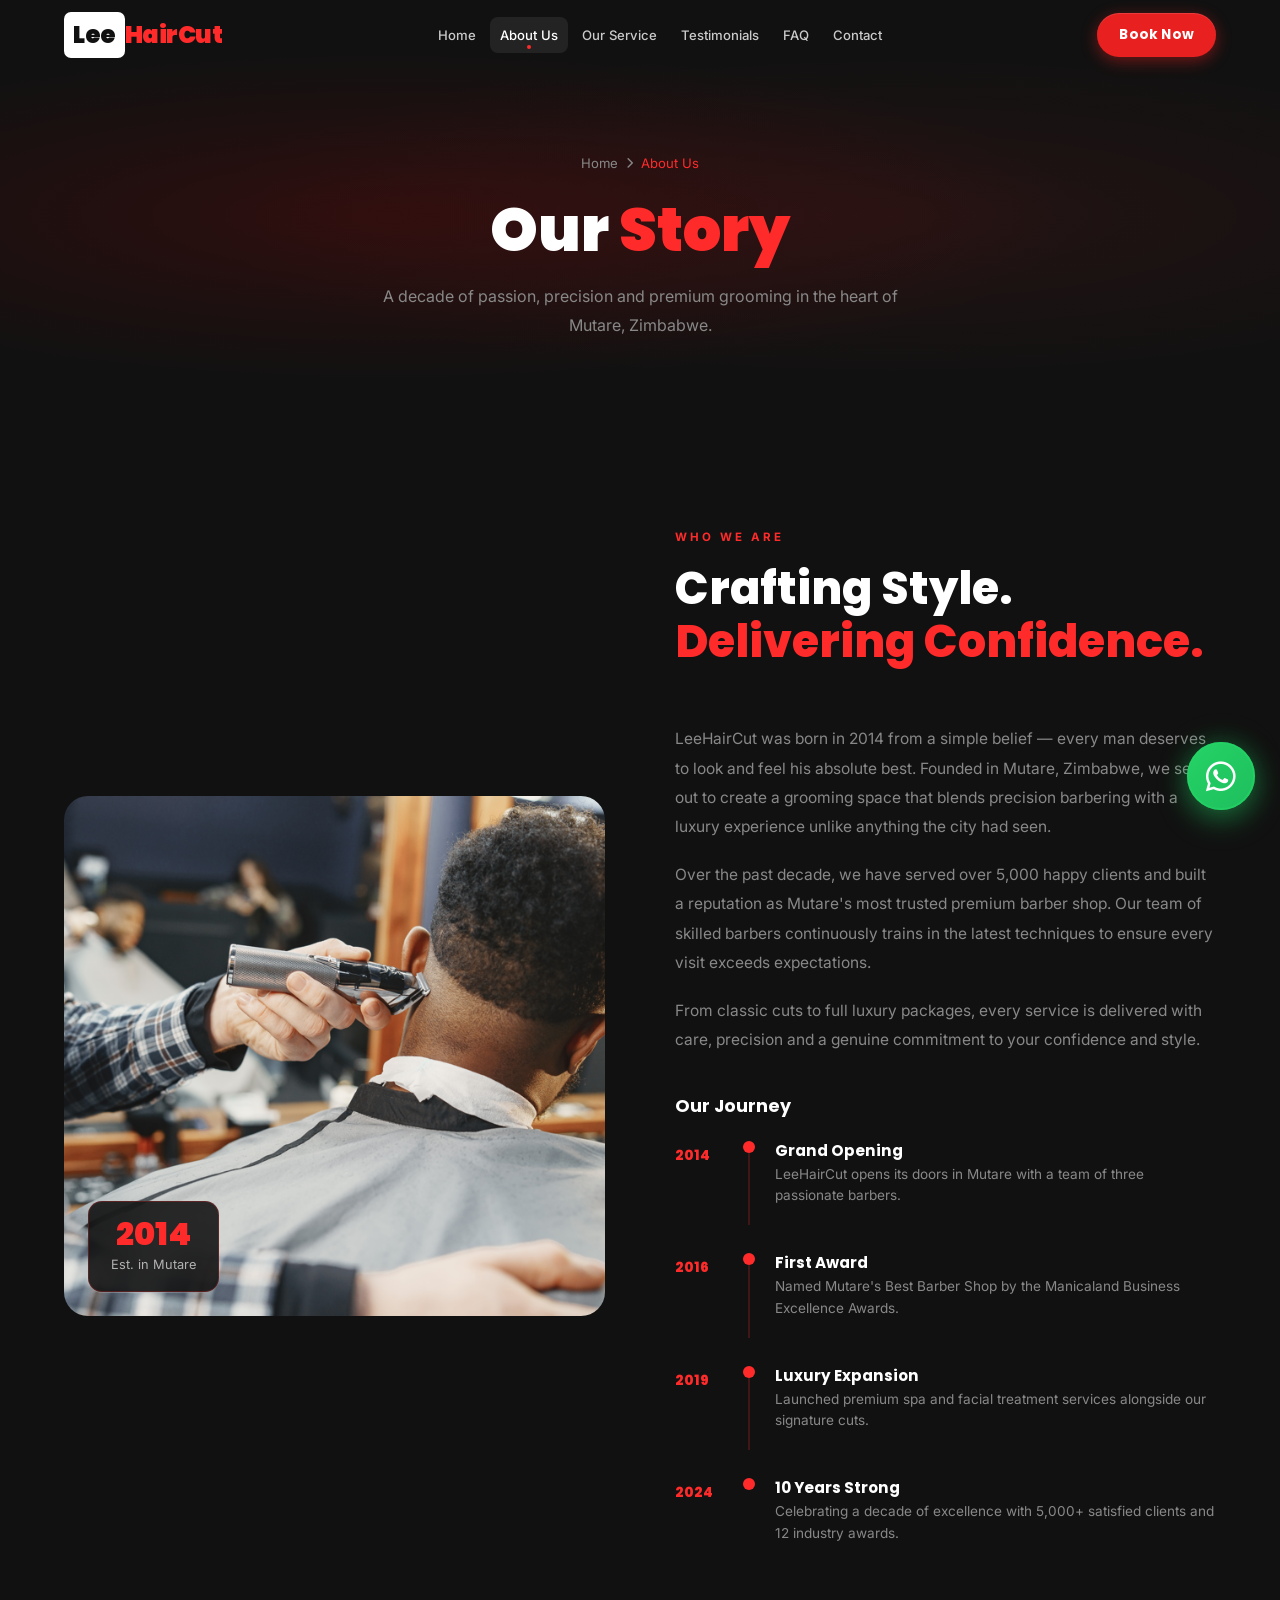
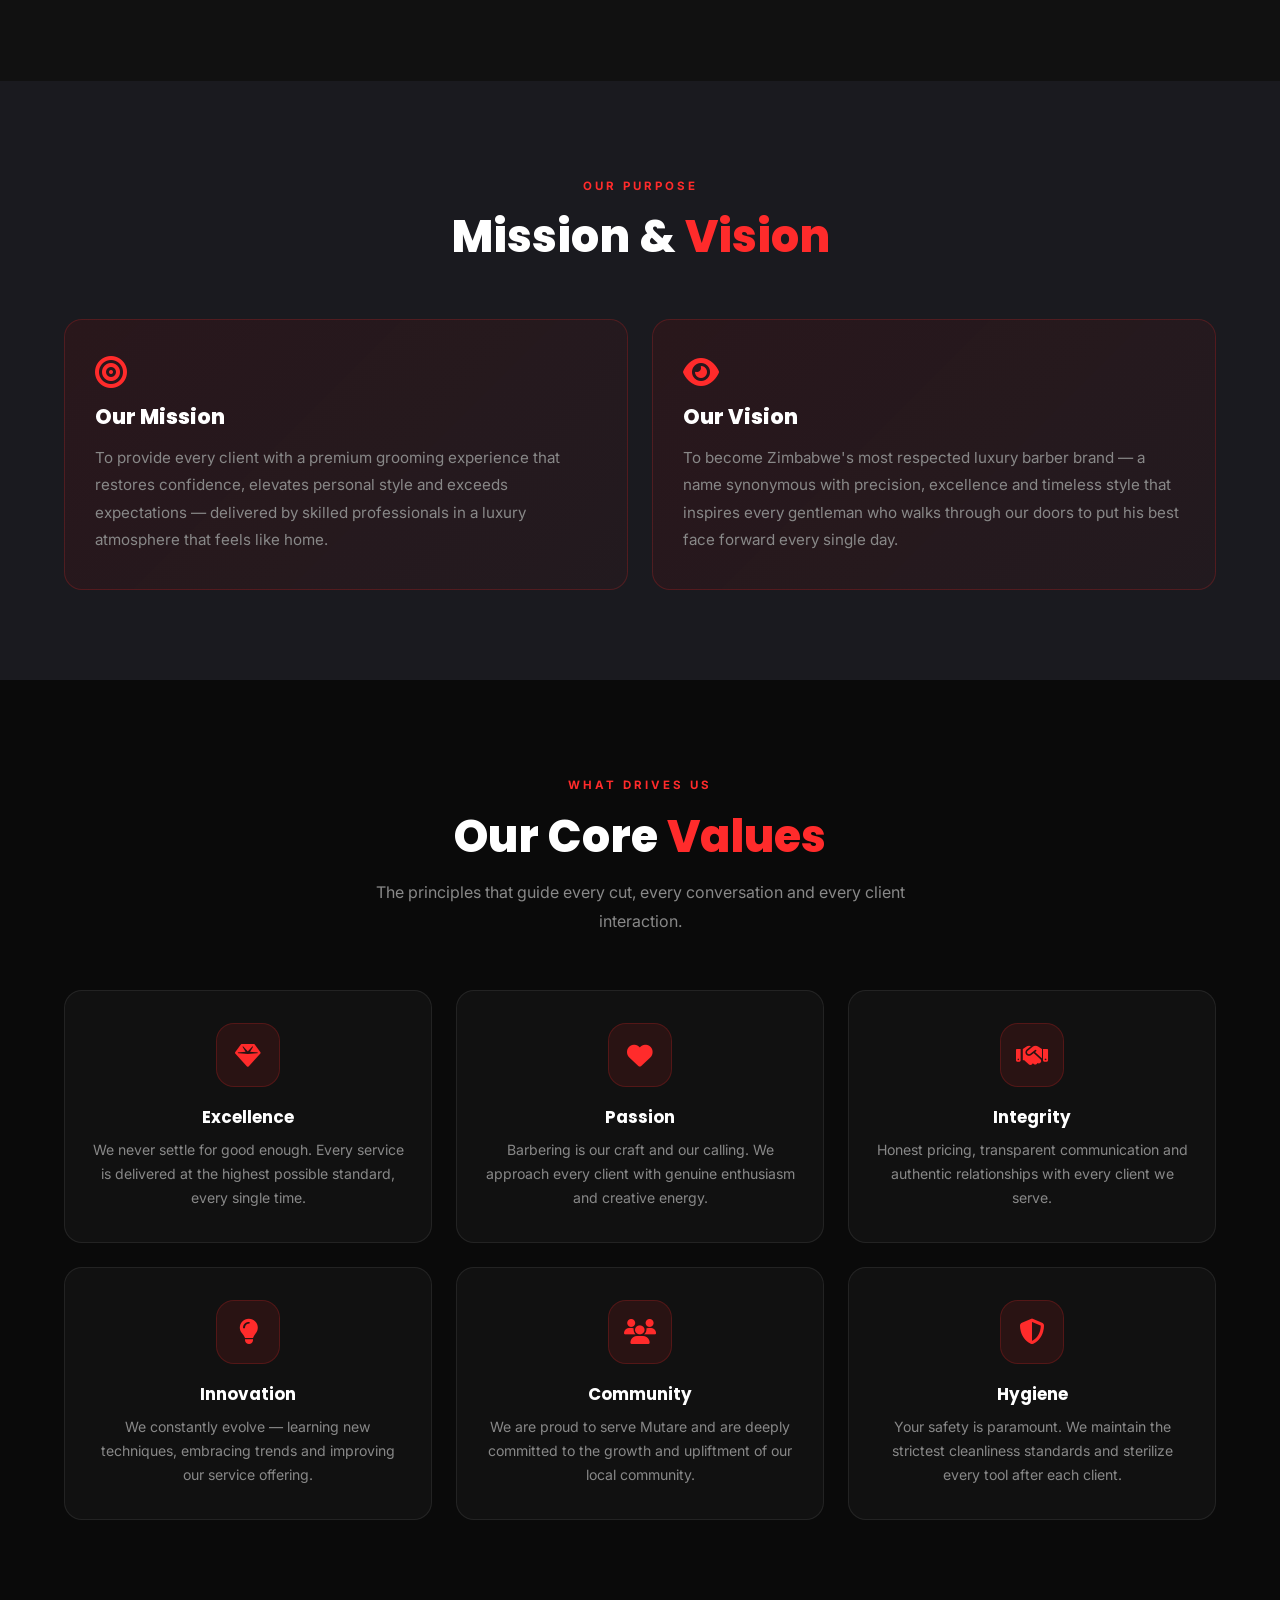
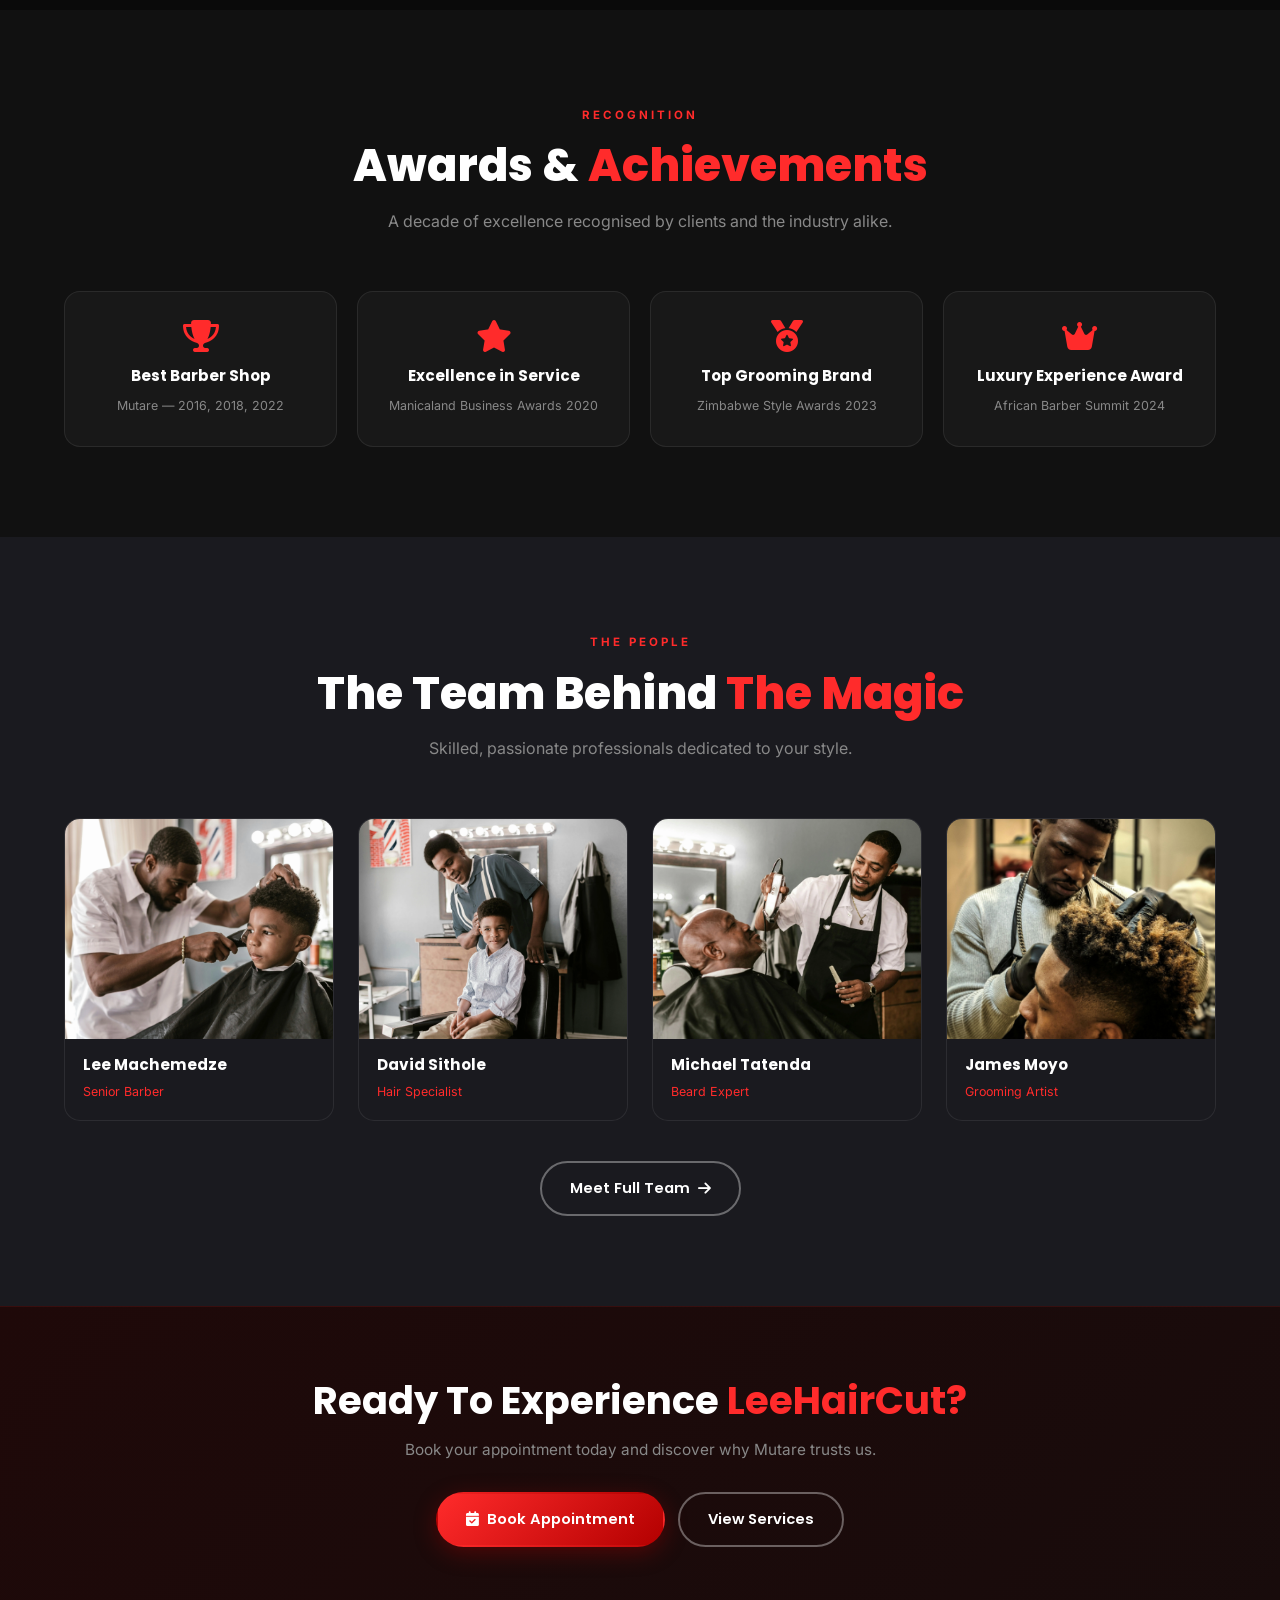
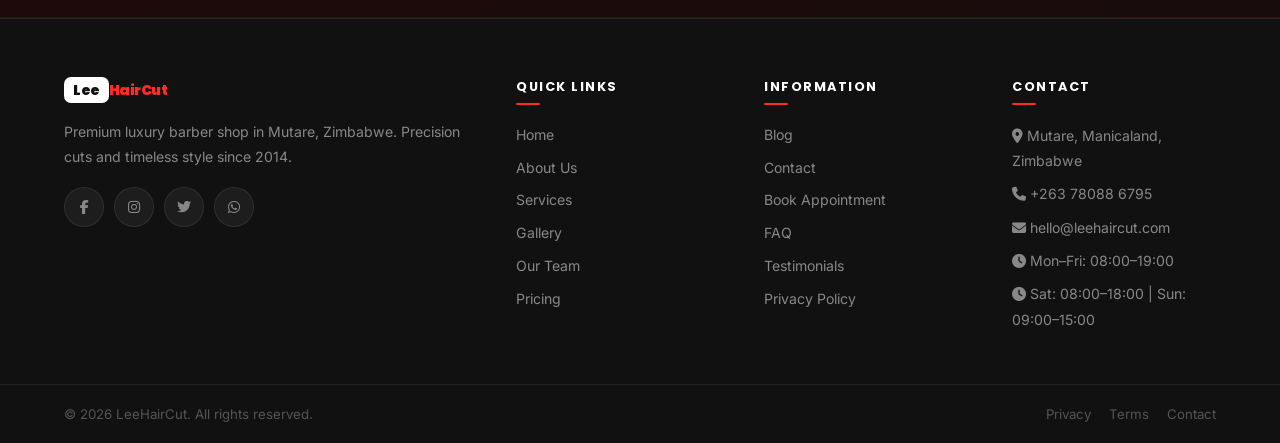
==== pages/about.html @ 42f31e03 "Update about.html" ====
<!DOCTYPE html>
<html lang="en">
<head>
  <meta charset="UTF-8"/>
  <!-- FAVICONS -->
  <link rel="icon" type="image/svg+xml" href="../favicon.svg"/>
  <link rel="icon" type="image/png" sizes="32x32" href="../favicon-32x32.png"/>
  <link rel="icon" type="image/png" sizes="16x16" href="../favicon-16x16.png"/>
  <link rel="apple-touch-icon" sizes="180x180" href="../apple-touch-icon.png"/>
  <link rel="manifest" href="../site.webmanifest"/>
  <meta name="theme-color" content="#b30000"/>
<meta name="viewport" content="width=device-width,initial-scale=1.0"/>
  <title>About Us — LeeHairCut | Mutare, Zimbabwe</title>
  <meta name="description" content="Learn the story of LeeHairCut — Mutare's premier luxury barber shop since 2014."/>
  
  
  
  
  <style>
    .story-grid { 
      display:grid; 
      grid-template-columns:1fr 1fr; 
      gap:70px; 
      align-items:center;
    }
    .story-img { 
      position:relative; 
      border-radius:24px; 
      overflow:hidden;
    }
    .story-img img { 
      width:100%; 
      height:520px; 
      object-fit:cover; 
      transition:transform 0.7s;
    }
    .story-img:hover img { transform:scale(1.04); }
    .story-badge { 
      position:absolute; 
      bottom:24px; 
      left:24px; 
      background:rgba(10,10,10,0.85); 
      backdrop-filter:blur(16px); 
      border:1px solid rgba(255,43,43,0.25); 
      padding:16px 22px; 
      border-radius:14px; 
      text-align:center;
    }
    .story-badge span { 
      display:block; 
      font-family:'Poppins',sans-serif; 
      font-size:2rem; 
      font-weight:900; 
      color:var(--red-bright); 
      line-height:1;
    }
    .story-badge p { 
      font-size:0.8rem; 
      color:rgba(255,255,255,0.65); 
      margin-top:4px;
    }
    .story-text h2 { 
      font-size:clamp(1.8rem,3vw,2.8rem);
      font-weight:900; 
      margin-bottom:20px;
    }
    .story-text h2 span { color:var(--red-bright); }
    .story-text p { 
      color:var(--gray);
      line-height:1.9;
      margin-bottom:18px;
      font-size:0.97rem;
    }
    .timeline { margin-top:40px; }
    .timeline h3 { 
      font-size:1.1rem; 
      margin-bottom:24px;
      color:#fff;
    }
    .tl-item { 
      display:flex; 
      gap:20px; 
      margin-bottom:28px;
    }
    .tl-year { 
      font-family:'Poppins',sans-serif; 
      font-size:0.85rem; 
      font-weight:800; 
      color:var(--red-bright);
      min-width:48px; 
      padding-top:3px;
    }
    .tl-line { 
      display:flex; 
      flex-direction:column; 
      align-items:center; 
      gap:0;
    }
    .tl-dot { 
      width:12px; 
      height:12px; 
      background:var(--red-bright); 
      border-radius:50%; 
      flex-shrink:0;
    }
    .tl-connector { 
      flex:1; 
      width:2px; 
      background:rgba(255,43,43,0.2); 
      min-height:30px;
    }
    .tl-content h4 { 
      font-size:0.95rem; 
      font-weight:700; 
      margin-bottom:4px;
    }
    .tl-content p { 
      font-size:0.85rem; 
      color:var(--gray); 
      line-height:1.6;
    }
    .values-grid { 
      display:grid; 
      grid-template-columns:repeat(3,1fr);
      gap:24px;
    }
    .value-card { 
      background:rgba(255,255,255,0.03); 
      border:1px solid var(--glass-border); 
      border-radius:18px; 
      padding:32px 26px; 
      text-align:center;
      transition:var(--transition);
    }
    .value-card:hover { 
      border-color:rgba(255,43,43,0.25); 
      transform:translateY(-6px);
    }
    .value-icon { 
      width:64px; 
      height:64px; 
      background:rgba(255,43,43,0.1); 
      border:1px solid rgba(255,43,43,0.2); 
      border-radius:18px; 
      display:flex; 
      align-items:center; 
      justify-content:center; 
      font-size:1.6rem; 
      color:var(--red-bright); 
      margin:0 auto 20px; 
      transition:var(--transition);
    }
    .value-card:hover .value-icon { 
      background:var(--red); 
      border-color:var(--red); 
      color:#fff;
    }
    .value-card h3 { 
      font-size:1.05rem; 
      font-weight:700; 
      margin-bottom:10px;
    }
    .value-card p { 
      font-size:0.88rem; 
      color:var(--gray); 
      line-height:1.7;
    }
    .awards-grid { 
      display:grid; 
      grid-template-columns:repeat(4,1fr);
      gap:20px;
    }
    .award-card { 
      background:rgba(255,255,255,0.03); 
      border:1px solid var(--glass-border); 
      border-radius:16px; 
      padding:28px 20px; 
      text-align:center; 
      transition:var(--transition); 
    }
    .award-card:hover { 
      border-color:rgba(255,43,43,0.25);
      transform:translateY(-5px);
    }
    .award-card i { 
      font-size:2rem; 
      color:var(--red-bright); 
      margin-bottom:14px; 
      display:block;
    }
    .award-card h4 { font-size:0.95rem; font-weight:700; margin-bottom:6px; }
    .award-card span { font-size:0.78rem; color:var(--gray); }
    .mission-vision { display:grid; grid-template-columns:1fr 1fr; gap:24px; }
    .mv-card { background:linear-gradient(135deg,rgba(179,0,0,0.1),rgba(255,43,43,0.04)); border:1px solid rgba(255,43,43,0.2); border-radius:18px; padding:36px 30px; }
    .mv-card h3 { font-size:1.3rem; font-weight:800; margin-bottom:14px; color:#fff; }
    .mv-card p { color:var(--gray); line-height:1.8; font-size:0.95rem; }
    .team-mini-grid { display:grid; grid-template-columns:repeat(4,1fr); gap:24px; }
    .team-mini-card { border-radius:16px; overflow:hidden; background:var(--dark2); border:1px solid var(--glass-border); transition:var(--transition); }
    .team-mini-card:hover { transform:translateY(-8px); border-color:rgba(255,43,43,0.25); }
    .team-mini-card img { width:100%; height:220px; object-fit:cover; }
    .team-mini-info { padding:16px 18px; }
    .team-mini-info h4 { font-size:0.95rem; font-weight:700; margin-bottom:3px; }
    .team-mini-info span { font-size:0.78rem; color:var(--red-bright); }
    @media(max-width:992px){ .story-grid{grid-template-columns:1fr;gap:40px;} .values-grid{grid-template-columns:repeat(2,1fr);} .awards-grid{grid-template-columns:repeat(2,1fr);} .mission-vision{grid-template-columns:1fr;} .team-mini-grid{grid-template-columns:repeat(2,1fr);} }
    @media(max-width:640px){ .values-grid,.awards-grid,.team-mini-grid{grid-template-columns:1fr;} }
  </style>
  <link href="https://fonts.googleapis.com/css2?family=Poppins:wght@300;400;500;600;700;800;900&family=Inter:wght@300;400;500;600&display=swap" rel="stylesheet"/>

  <link rel="stylesheet" href="https://cdnjs.cloudflare.com/ajax/libs/font-awesome/6.5.0/css/all.min.css"/>
  
  <link rel="stylesheet" href="../css/shared.css"/>
  <link rel="stylesheet" href="../css/navbar.css"/>
  <link rel="stylesheet" href="../css/pages.css"/>
  <link rel="stylesheet" href="../css/fixes.css"/>
</head>
<body>
<nav class="navbar" id="navbar">

  <!-- Logo — far left -->
  <a href="../index.html" class="logo">
    <span class="logo-main">Lee</span><span class="logo-accent">HairCut</span>
  </a>

  <!-- Nav links — centred -->
  <ul class="nav-links" id="navLinks">
    <div class="nav-close" id="navClose"><i class="fa-solid fa-xmark"></i></div>
    <li><a href="../index.html">Home</a></li>
    <li><a href="about.html" class="active">About Us</a></li>
    <li><a href="services.html">Our Service</a></li>
    <li><a href="testimonials.html">Testimonials</a></li>
    <li><a href="faq.html">FAQ</a></li>
    <li><a href="contact.html">Contact</a></li>
    <!-- Mobile only: Book Now inside drawer -->
    <li class="nav-book-item">
      <a href="booking.html" class="nav-book-btn">Book Now</a>
    </li>
  </ul>

  <!-- Book Now — far right (desktop) -->
  <a href="booking.html" class="nav-book-btn" aria-label="Book an appointment">Book Now</a>

  <!-- Hamburger (mobile) -->
  <div class="menu-toggle" id="menuToggle" aria-label="Toggle menu" role="button" tabindex="0">
    <span></span><span></span><span></span>
  </div>

</nav>
<div class="nav-overlay" id="navOverlay"></div>

<!-- PAGE HERO -->
<div class="page-hero">
  <div class="page-hero-content">
    <div class="breadcrumb"><a href="../index.html">Home</a><i class="fa-solid fa-chevron-right" style="font-size:.7rem"></i><span>About Us</span></div>
    <h1>Our <span>Story</span></h1>
    <p>A decade of passion, precision and premium grooming in the heart of Mutare, Zimbabwe.</p>
  </div>
</div>

<!-- STORY -->
<section class="section section-dark">
  <div class="story-grid">
    <div class="story-img fade-left">
      <img src="../imgs/banner.png" alt="LeeHairCut story"/>
      <div class="story-badge"><span>2014</span><p>Est. in Mutare</p></div>
    </div>
    <div class="story-text fade-right">
      <div class="section-header">
        <span class="section-label">Who We Are</span>
        <h2>Crafting Style. <span>Delivering Confidence.</span></h2>
      </div>
      <p>LeeHairCut was born in 2014 from a simple belief — every man deserves to look and feel his absolute best. Founded in Mutare, Zimbabwe, we set out to create a grooming space that blends precision barbering with a luxury experience unlike anything the city had seen.</p>
      <p>Over the past decade, we have served over 5,000 happy clients and built a reputation as Mutare's most trusted premium barber shop. Our team of skilled barbers continuously trains in the latest techniques to ensure every visit exceeds expectations.</p>
      <p>From classic cuts to full luxury packages, every service is delivered with care, precision and a genuine commitment to your confidence and style.</p>
      <div class="timeline">
        <h3>Our Journey</h3>
        <div class="tl-item">
          <span class="tl-year">2014</span>
          <div class="tl-line"><div class="tl-dot"></div><div class="tl-connector"></div></div>
          <div class="tl-content"><h4>Grand Opening</h4><p>LeeHairCut opens its doors in Mutare with a team of three passionate barbers.</p></div>
        </div>
        <div class="tl-item">
          <span class="tl-year">2016</span>
          <div class="tl-line"><div class="tl-dot"></div><div class="tl-connector"></div></div>
          <div class="tl-content"><h4>First Award</h4><p>Named Mutare's Best Barber Shop by the Manicaland Business Excellence Awards.</p></div>
        </div>
        <div class="tl-item">
          <span class="tl-year">2019</span>
          <div class="tl-line"><div class="tl-dot"></div><div class="tl-connector"></div></div>
          <div class="tl-content"><h4>Luxury Expansion</h4><p>Launched premium spa and facial treatment services alongside our signature cuts.</p></div>
        </div>
        <div class="tl-item">
          <span class="tl-year">2024</span>
          <div class="tl-line"><div class="tl-dot"></div></div>
          <div class="tl-content"><h4>10 Years Strong</h4><p>Celebrating a decade of excellence with 5,000+ satisfied clients and 12 industry awards.</p></div>
        </div>
      </div>
    </div>
  </div>
</section>

<!-- MISSION VISION -->
<section class="section section-darker">
  <div class="section-header center fade-up">
    <span class="section-label">Our Purpose</span>
    <h2>Mission & <span>Vision</span></h2>
  </div>
  <div class="mission-vision">
    <div class="mv-card fade-left">
      <i class="fa-solid fa-bullseye" style="font-size:2rem;color:var(--red-bright);margin-bottom:16px;display:block"></i>
      <h3>Our Mission</h3>
      <p>To provide every client with a premium grooming experience that restores confidence, elevates personal style and exceeds expectations — delivered by skilled professionals in a luxury atmosphere that feels like home.</p>
    </div>
    <div class="mv-card fade-right">
      <i class="fa-solid fa-eye" style="font-size:2rem;color:var(--red-bright);margin-bottom:16px;display:block"></i>
      <h3>Our Vision</h3>
      <p>To become Zimbabwe's most respected luxury barber brand — a name synonymous with precision, excellence and timeless style that inspires every gentleman who walks through our doors to put his best face forward every single day.</p>
    </div>
  </div>
</section>

<!-- VALUES -->
<section class="section section-black">
  <div class="section-header center fade-up">
    <span class="section-label">What Drives Us</span>
    <h2>Our Core <span>Values</span></h2>
    <p>The principles that guide every cut, every conversation and every client interaction.</p>
  </div>
  <div class="values-grid">
    <div class="value-card fade-up delay-1"><div class="value-icon"><i class="fa-solid fa-gem"></i></div><h3>Excellence</h3><p>We never settle for good enough. Every service is delivered at the highest possible standard, every single time.</p></div>
    <div class="value-card fade-up delay-2"><div class="value-icon"><i class="fa-solid fa-heart"></i></div><h3>Passion</h3><p>Barbering is our craft and our calling. We approach every client with genuine enthusiasm and creative energy.</p></div>
    <div class="value-card fade-up delay-3"><div class="value-icon"><i class="fa-solid fa-handshake"></i></div><h3>Integrity</h3><p>Honest pricing, transparent communication and authentic relationships with every client we serve.</p></div>
    <div class="value-card fade-up delay-4"><div class="value-icon"><i class="fa-solid fa-lightbulb"></i></div><h3>Innovation</h3><p>We constantly evolve — learning new techniques, embracing trends and improving our service offering.</p></div>
    <div class="value-card fade-up delay-5"><div class="value-icon"><i class="fa-solid fa-users"></i></div><h3>Community</h3><p>We are proud to serve Mutare and are deeply committed to the growth and upliftment of our local community.</p></div>
    <div class="value-card fade-up delay-6"><div class="value-icon"><i class="fa-solid fa-shield-halved"></i></div><h3>Hygiene</h3><p>Your safety is paramount. We maintain the strictest cleanliness standards and sterilize every tool after each client.</p></div>
  </div>
</section>

<!-- AWARDS -->
<section class="section section-dark">
  <div class="section-header center fade-up">
    <span class="section-label">Recognition</span>
    <h2>Awards & <span>Achievements</span></h2>
    <p>A decade of excellence recognised by clients and the industry alike.</p>
  </div>
  <div class="awards-grid">
    <div class="award-card fade-up delay-1"><i class="fa-solid fa-trophy"></i><h4>Best Barber Shop</h4><span>Mutare — 2016, 2018, 2022</span></div>
    <div class="award-card fade-up delay-2"><i class="fa-solid fa-star"></i><h4>Excellence in Service</h4><span>Manicaland Business Awards 2020</span></div>
    <div class="award-card fade-up delay-3"><i class="fa-solid fa-medal"></i><h4>Top Grooming Brand</h4><span>Zimbabwe Style Awards 2023</span></div>
    <div class="award-card fade-up delay-4"><i class="fa-solid fa-crown"></i><h4>Luxury Experience Award</h4><span>African Barber Summit 2024</span></div>
  </div>
</section>

<!-- TEAM INTRO -->
<section class="section section-darker">
  <div class="section-header center fade-up">
    <span class="section-label">The People</span>
    <h2>The Team Behind <span>The Magic</span></h2>
    <p>Skilled, passionate professionals dedicated to your style.</p>
  </div>
  <div class="team-mini-grid">
    <div class="team-mini-card fade-up delay-1"><img src="../imgs/barber1.png" alt="Lee"/><div class="team-mini-info"><h4>Lee Machemedze</h4><span>Senior Barber</span></div></div>
    <div class="team-mini-card fade-up delay-2"><img src="../imgs/barber2.png" alt="David"/><div class="team-mini-info"><h4>David Sithole</h4><span>Hair Specialist</span></div></div>
    <div class="team-mini-card fade-up delay-3"><img src="../imgs/barber3.png" alt="Michael"/><div class="team-mini-info"><h4>Michael Tatenda</h4><span>Beard Expert</span></div></div>
    <div class="team-mini-card fade-up delay-4"><img src="../imgs/barber4.png" alt="James"/><div class="team-mini-info"><h4>James Moyo</h4><span>Grooming Artist</span></div></div>
  </div>
  <div style="text-align:center;margin-top:40px" class="fade-up">
    <a href="team.html" class="btn btn-outline">Meet Full Team <i class="fa-solid fa-arrow-right"></i></a>
  </div>
</section>

<!-- CTA -->
<div class="cta-strip fade-up">
  <h2>Ready To Experience <span style="color:var(--red-bright)">LeeHairCut?</span></h2>
  <p>Book your appointment today and discover why Mutare trusts us.</p>
  <div class="cta-btns">
    <a href="booking.html" class="btn btn-primary"><i class="fa-solid fa-calendar-check"></i> Book Appointment</a>
    <a href="services.html" class="btn btn-outline">View Services</a>
  </div>
</div>

<!-- FOOTER -->
<footer class="footer">
  <div class="footer-inner">
    <div class="footer-col">
      <a href="../index.html" class="logo"><span class="logo-main">Lee</span><span class="logo-accent">HairCut</span></a>
      <p>Premium luxury barber shop in Mutare, Zimbabwe. Precision cuts and timeless style since 2014.</p>
      <div class="footer-socials">
        <a href="#" aria-label="Facebook"><i class="fab fa-facebook-f"></i></a>
        <a href="#" aria-label="Instagram"><i class="fab fa-instagram"></i></a>
        <a href="#" aria-label="Twitter"><i class="fab fa-twitter"></i></a>
        <a href="https://wa.me/263780886795" aria-label="WhatsApp"><i class="fab fa-whatsapp"></i></a>
      </div>
    </div>
    <div class="footer-col">
      <h4>Quick Links</h4>
      <a href="../index.html">Home</a>
      <a href="about.html" class="active">About Us</a>
      <a href="services.html">Services</a>
      <a href="gallery.html">Gallery</a>
      <a href="team.html">Our Team</a>
      <a href="pricing.html">Pricing</a>
    </div>
    <div class="footer-col">
      <h4>Information</h4>
      <a href="blog.html">Blog</a>
      <a href="contact.html">Contact</a>
      <a href="booking.html">Book Appointment</a>
      <a href="faq.html">FAQ</a>
      <a href="testimonials.html">Testimonials</a>
      <a href="privacy.html">Privacy Policy</a>
    </div>
    <div class="footer-col">
      <h4>Contact</h4>
      <p><i class="fas fa-map-marker-alt"></i> Mutare, Manicaland, Zimbabwe</p>
      <p><i class="fas fa-phone"></i> +263 78088 6795</p>
      <p><i class="fas fa-envelope"></i> hello@leehaircut.com</p>
      <p><i class="fas fa-clock"></i> Mon–Fri: 08:00–19:00</p>
      <p><i class="fas fa-clock"></i> Sat: 08:00–18:00 | Sun: 09:00–15:00</p>
    </div>
  </div>
  <div class="footer-bottom">
    <p>&copy; 2026 LeeHairCut. All rights reserved.</p>
    <div class="footer-bottom-links">
      <a href="privacy.html">Privacy</a>
      <a href="terms.html">Terms</a>
      <a href="contact.html">Contact</a>
    </div>
  </div>
</footer>

<script src="../js/shared.js"></script>
<a href="https://wa.me/263780886795?text=Hello%20I%20need%20help" class="float-whatsapp" target="_blank" rel="noopener noreferrer" aria-label="Chat on WhatsApp">
  <i class="fab fa-whatsapp"></i>
  <span class="wa-tooltip">Chat on WhatsApp</span>
</a>
<button class="back-top" aria-label="Back to top"><i class="fa-solid fa-chevron-up"></i></button>
</body>
</html>
---- css/shared.css ----
/* ============================================================
   LEEHAIRCUT — SHARED STYLES  (navbar is in navbar.css)
   ============================================================ */
@import url('https://fonts.googleapis.com/css2?family=Poppins:wght@300;400;500;600;700;800;900&family=Inter:wght@300;400;500;600&display=swap');

/* ── CSS Variables ── */
:root {
  --black:        #0a0a0a;
  --dark:         #111111;
  --dark2:        #1a1a1f;
  --red:          #b30000;
  --red-bright:   #ff2b2b;
  --white:        #ffffff;
  --gray:         #888888;
  --glass:        rgba(255,255,255,0.05);
  --glass-border: rgba(255,255,255,0.08);
  --radius:       18px;
  --transition:   0.35s cubic-bezier(0.4,0,0.2,1);
}

/* ── Reset ── */
*, *::before, *::after { 
  margin:0;
  padding:0;
  box-sizing:border-box;
}
html { 
  scroll-behavior:smooth; 
  overflow-x:hidden;
}
body {
  font-family:'Inter',sans-serif;
  background:var(--black);
  color:var(--white);
  font-size:16px;
  line-height:1.7;
  overflow-x:hidden;
  width:100%;
  max-width:100vw;
}
::-webkit-scrollbar  { width:4px; }
::-webkit-scrollbar-track { background:var(--dark); }
::-webkit-scrollbar-thumb { 
   background:var(--red); 
   border-radius:4px; 
}
h1,h2,h3,h4,h5 { 
   font-family:'Poppins',sans-serif; 
   line-height:1.25; 
}
a { 
  text-decoration:none; 
  color:inherit;
}
img { 
  max-width:100%;
  display:block; 
  height:auto;
}
ul  { list-style:none; }

/* ── Buttons ── */
.btn {
  display:inline-flex; 
  align-items:center; 
  justify-content:center; 
  gap:8px;
  padding:13px 28px; 
  border-radius:50px;
  font-family:'Poppins',sans-serif; 
  font-weight:600;
  font-size:0.92rem;
  cursor:pointer; 
  border:2px solid transparent;
  transition:var(--transition); 
  text-decoration:none; 
  white-space:nowrap;
  position:relative;
  overflow:hidden;
}
.btn-primary {
  background:linear-gradient(135deg,var(--red-bright),var(--red));
  color:#fff; 
  border-color:transparent;
  box-shadow:0 6px 22px rgba(179,0,0,0.35);
}
.btn-primary:hover  { 
  transform:translateY(-3px); 
  box-shadow:0 12px 32px rgba(179,0,0,0.5);
}
.btn-outline  { 
  background:transparent; 
  color:#fff; 
  border-color:rgba(255,255,255,0.35);
}
.btn-outline:hover  { 
  border-color:var(--red-bright); 
  color:var(--red-bright);
  transform:translateY(-3px);
}
.btn-dark { 
  background:rgba(255,255,255,0.06);
  color:#fff; 
  border-color:var(--glass-border);
}
.btn-dark:hover { 
  background:rgba(255,255,255,0.12);
  transform:translateY(-3px);
}
.btn-sm  { 
  padding:9px 20px; 
  font-size:0.82rem;
}

/* ── Section Header ── */
.section-header { margin-bottom:55px; }
.section-header.center { text-align:center; }
.section-label {
  display:inline-block; 
  font-size:0.72rem; 
  font-weight:700;
  letter-spacing:3px; 
  text-transform:uppercase; 
  color:var(--red-bright);
  margin-bottom:14px;
}
.section-header h2 { 
  font-size:clamp(1.8rem,4vw,2.8rem);
  font-weight:800; 
  color:#fff; 
  margin-bottom:14px;
  line-height:1.2;
}
.section-header h2 span { color:var(--red-bright); }
.section-header p { 
  font-size:1rem; 
  color:var(--gray); 
  max-width:580px; 
  line-height:1.8; 
}
.section-header.center p { margin:0 auto; }

/* ── Footer ── */
.footer { 
  background:var(--dark); 
  border-top:1px solid var(--glass-border); 
}
.footer-inner {
  display:grid; 
  grid-template-columns:2fr 1fr 1fr 1fr;
  gap:44px; 
  padding-top:60px;
  padding-bottom:44px;
}
.footer-col .logo { margin-bottom:16px; }
.footer-col p  { 
  font-size:0.88rem; 
  color:var(--gray); 
  line-height:1.8; 
  margin-bottom:8px;
}
.footer-col h4 {
  font-family:'Poppins',sans-serif;
  font-size:0.8rem; 
  font-weight:700;
  color:#fff;
  text-transform:uppercase;
  letter-spacing:1.5px; 
  margin-bottom:18px;
  position:relative; 
  padding-bottom:10px;
}
.footer-col h4::after {
  content:''; 
  position:absolute; 
  bottom:0; 
  left:0; 
  width:24px; 
  height:2px;
  background:var(--red-bright); 
  border-radius:2px;
}
.footer-col a { 
  display:block; 
  color:var(--gray); 
  font-size:0.88rem; 
  margin-bottom:9px; 
  transition:var(--transition);
}
.footer-col a:hover { 
  color:var(--red-bright); 
  padding-left:5px;
}

/* Social icons — circular */
.footer-socials { 
  display:flex; 
  gap:10px; 
  margin-top:18px; 
  flex-wrap:wrap; 
}
.footer-socials a {
  display:flex; 
  align-items:center; 
  justify-content:center;
  width:40px; 
  height:40px; 
  min-width:40px;
  background:rgba(255,255,255,0.05); 
  border:1px solid var(--glass-border);
  border-radius:50%;
  color:var(--gray); 
  font-size:14px;
  transition:var(--transition); 
  margin:0; 
  padding:0;
}
.footer-socials a:hover {
  background:var(--red); 
  border-color:var(--red);
  color:#fff; 
  transform:translateY(-3px); 
  padding:0;
}
.footer-bottom {
  border-top:1px solid var(--glass-border);
  padding-top:18px; 
  padding-bottom:18px;
  display:flex; 
  justify-content:space-between; 
  align-items:center;
  font-size:0.83rem; 
  color:#555; 
  flex-wrap:wrap; 
  gap:10px;
}
.footer-bottom-links { 
  display:flex; 
  gap:18px; 
}
.footer-bottom-links a { 
  color:#555; 
  transition:var(--transition); 
}
.footer-bottom-links a:hover { color:var(--red-bright); }

/* ==========================================
   FLOATING WHATSAPP BUTTON
  ========================================== */

.float-whatsapp{
   position:fixed;
   right:25px;
   bottom:90px;
   width:68px;
   height:68px;
   display:flex;
   align-items:center;
   justify-content:center;
   text-decoration:none;
   border-radius:50%;
   background:linear-gradient(135deg,#25D366 0%,#1EBE5D 100%);
   color:#ffffff;
   font-size:34px;
   z-index:9999;
   box-shadow:0 10px 30px rgba(37,211,102,.35),0 0 30px rgba(37,211,102,.25);
   transition:all .4s ease;
   animation:floatWhatsapp 3s ease-in-out infinite;
}

/* ==========================================
FLOATING ANIMATION
========================================== */

@keyframes floatWhatsapp{
0%{
transform:translateY(0);
}

50%{
    transform:translateY(-10px);
}

100%{
    transform:translateY(0);
}

}

/* ==========================================
   PULSE RINGS
   ========================================== */

.float-whatsapp::before,
.float-whatsapp::after{
  content:"";
  position:absolute;
  inset:0;
  border-radius:50%;
  border:2px solid rgba(37,211,102,.5);
  animation:pulseRing 2.5s infinite;
}

.float-whatsapp::after{
  animation-delay:1.2s;
}

@keyframes pulseRing{
0%{
transform:scale(1);
opacity:.8;
}

100%{
    transform:scale(1.8);
    opacity:0;
}

}

/* ==========================================
   ICON
   ========================================== */

.float-whatsapp i{
  position:relative;
  z-index:2;
  transition:.4s ease;
}

.float-whatsapp:hover i{
  transform:rotate(15deg) scale(1.12);
}

/* ==========================================
   HOVER EFFECT
   ========================================== */

.float-whatsapp:hover{
  transform:scale(1.12);
  box-shadow:0 15px 45px rgba(37,211,102,.55),0 0 45px rgba(37,211,102,.45);
}

/* ==========================================
   TOOLTIP
   ========================================== */

.wa-tooltip{
  position:absolute;
  top:50%;
  right:calc(100% + 18px);
  transform:translateY(-50%) translateX(15px);
  display:flex;
  align-items:center;
  justify-content:center;
  min-width:190px;
  height:52px;
  padding:0 22px;
  white-space:nowrap;
  background:linear-gradient(135deg,rgba(20,20,20,.98),rgba(45,45,45,.98));
  backdrop-filter:blur(18px);
  -webkit-backdrop-filter:blur(18px);
  color:#ffffff;
  font-family:'Poppins',sans-serif;
  font-size:15px;
  font-weight:600;
  letter-spacing:.3px;
  border-radius:16px;
  border:1px solid rgba(255,255,255,.08);
  box-shadow:0 10px 35px rgba(0,0,0,.35),0 0 20px rgba(37,211,102,.12);
  opacity:0;
  visibility:hidden;
  transition:opacity .35s ease,transform .35s ease,visibility .35s ease;
  z-index:1000;
}


/* Arrow */
.wa-tooltip::after{
  content:"";
  position:absolute;
  right:-9px;
  top:50%;
  width:18px;
  height:18px;
  background:rgba(35,35,35,.98);
  border-top:1px solid rgba(255,255,255,.08);
  border-right:1px solid rgba(255,255,255,.08);
  transform:translateY(-50%)rotate(45deg);
}

/* Tooltip Show */
.float-whatsapp:hover .wa-tooltip{
  opacity:1;
  visibility:visible;
  transform:translateY(-50%) translateX(0);
}



/* ==========================================
   EXTRA GLOW ON HOVER
   ========================================== */

.float-whatsapp:hover::before,
.float-whatsapp:hover::after{
  border-color:rgba(255,255,255,.45);
}

/* ==========================================
MOBILE RESPONSIVE
========================================== */

@media (max-width:768px){

.float-whatsapp{
    width:60px;
    height:60px;
    font-size:30px;
    right:18px;
    bottom:85px;
}

.wa-tooltip{
    display:none;
}

}


/* Back To Top */
.back-top {
  position:fixed; 
  bottom:24px; 
  right:28px; 
  width:48px; 
  height:48px;
  background:linear-gradient(135deg,var(--red-bright),var(--red));
  border:none; 
  border-radius:14px;
  display:flex; 
  align-items:center; 
  justify-content:center;
  cursor:pointer; 
  font-size:15px; 
  color:#fff; 
  z-index:997;
  transition:all 0.4s cubic-bezier(0.34,1.56,0.64,1);
  opacity:0; 
  visibility:hidden; 
  transform:translateY(20px) scale(0.8);
  box-shadow:0 4px 18px rgba(179,0,0,0.4);
}
.back-top.visible { 
  opacity:1; 
  visibility:visible; 
  transform:translateY(0) scale(1);
}
.back-top:hover   { 
  transform:translateY(-4px) scale(1.05); 
  box-shadow:0 10px 28px rgba(179,0,0,0.55);
}

/* ── Toast Notification System ── */
.toast {
  position:fixed; 
  top:24px; 
  right:24px;
  display:flex; 
  align-items:flex-start;
  gap:14px;
  padding:18px 20px 22px;
  border-radius:16px;
  background:rgba(14,14,18,0.97);
  backdrop-filter:blur(24px); 
  -webkit-backdrop-filter:blur(24px);
  border:1px solid rgba(255,255,255,0.07);
  box-shadow:0 4px 6px rgba(0,0,0,0.2),0 16px 40px rgba(0,0,0,0.5),0 0 0 1px rgba(255,255,255,0.03) inset;
  transform:translateX(calc(100% + 30px)); 
  opacity:0;
  transition:all 0.5s cubic-bezier(0.34,1.56,0.64,1);
  z-index:9999; 
  min-width:300px; 
  max-width:380px; 
  overflow:hidden;
}
.toast.show { 
  transform:translateX(0); 
  opacity:1;
}
.toast-icon {
  width:42px; 
  height:42px; 
  min-width:42px; 
  border-radius:12px;
  display:flex; 
  align-items:center; 
  justify-content:center;
  font-size:17px; 
  flex-shrink:0; 
  margin-top:1px;
}
.toast-icon.red    { background:linear-gradient(135deg,#ff2b2b,#b30000); box-shadow:0 4px 12px rgba(179,0,0,0.4); }
.toast-icon.green  { background:linear-gradient(135deg,#25D366,#128C7E); box-shadow:0 4px 12px rgba(37,211,102,0.4); }
.toast-icon.yellow { background:linear-gradient(135deg,#f59e0b,#d97706); box-shadow:0 4px 12px rgba(245,158,11,0.4); }
.toast-icon.blue   { background:linear-gradient(135deg,#3b82f6,#1d4ed8); box-shadow:0 4px 12px rgba(59,130,246,0.4); }
.toast-content { 
  flex:1; 
  min-width:0;
}
.toast-content h4 { 
  font-size:0.92rem; 
  font-weight:700; 
  margin-bottom:4px; 
  color:#fff; 
  font-family:'Poppins',sans-serif; 
}
.toast-content p { 
  font-size:0.8rem; 
  color:rgba(255,255,255,0.6);
  margin:0; 
  line-height:1.5;
}
.toast-close {
  width:26px; 
  height:26px; 
  min-width:26px;
  background:rgba(255,255,255,0.06); 
  border:none; 
  border-radius:8px;
  color:rgba(255,255,255,0.5); 
  cursor:pointer;
  display:flex; 
  align-items:center; 
  justify-content:center;
  font-size:12px; 
  transition:all 0.2s ease; 
  margin-top:1px; 
  flex-shrink:0;
}
.toast-close:hover { 
  background:rgba(255,255,255,0.12); 
  color:#fff;
}
.toast-bar { 
  position:absolute; 
  bottom:0; 
  left:0; 
  height:3px; 
  border-radius:0 0 16px 16px; 
  animation:barShrink 3.8s linear forwards;
}
.toast-bar.red    { background:linear-gradient(90deg,#ff2b2b,#b30000); }
.toast-bar.green  { background:linear-gradient(90deg,#25D366,#128C7E); }
.toast-bar.yellow { background:linear-gradient(90deg,#f59e0b,#d97706); }
.toast-bar.blue   { background:linear-gradient(90deg,#3b82f6,#1d4ed8); }
.toast::before    { 
  content:''; 
  position:absolute; 
  left:0; 
  top:0; 
  bottom:0; 
  width:3px; 
  border-radius:16px 0 0 16px;
}
.toast.toast-success::before { background:linear-gradient(to bottom,#25D366,#128C7E); }
.toast.toast-error::before   { background:linear-gradient(to bottom,#ff2b2b,#b30000); }
.toast.toast-warning::before { background:linear-gradient(to bottom,#f59e0b,#d97706); }
.toast.toast-info::before    { background:linear-gradient(to bottom,#3b82f6,#1d4ed8); }
@keyframes barShrink { from{width:100%} to{width:0%} }

/* ── Form Validation ── */
.form-group input.is-invalid,
.form-group select.is-invalid,
.form-group textarea.is-invalid {
  border-color:#ff2b2b; 
  background:rgba(255,43,43,0.04);
  box-shadow:0 0 0 3px rgba(255,43,43,0.12);
  animation:shakeInput 0.4s ease;
}
.form-group input.is-valid,
.form-group select.is-valid,
.form-group textarea.is-valid {
  border-color:#25D366; 
  background:rgba(37,211,102,0.04);
  box-shadow:0 0 0 3px rgba(37,211,102,0.12);
}
@keyframes shakeInput {
  0%,100% { transform:translateX(0); }
  20%,60%  { transform:translateX(-5px); }
  40%,80%  { transform:translateX(5px); }
}

/* ── Booking modal (homepage quick-book) ── */
.booking-modal {
  position:fixed; 
  inset:0;
  z-index:5000;
  display:flex; 
  align-items:center; 
  justify-content:center; 
  padding:16px;
  opacity:0; 
  visibility:hidden; 
  transition:var(--transition);
}
.booking-modal.active { 
  opacity:1; 
  visibility:visible;
}
.booking-overlay {
  position:absolute; 
  inset:0; 
  background:rgba(0,0,0,0.82);
  backdrop-filter:blur(10px);
}
.booking-box {
  position:relative; 
  width:100%; 
  max-width:500px;
  background:var(--dark2); 
  border:1px solid var(--glass-border);
  border-radius:22px; 
  padding:36px 32px;
  transform:scale(0.88) translateY(24px); 
  opacity:0;
  transition:var(--transition);
  box-shadow:0 32px 80px rgba(0,0,0,0.6);
  overflow:hidden; 
  max-height:90vh; 
  overflow-y:auto;
}
.booking-modal.active .booking-box { 
  transform:scale(1) translateY(0); 
  opacity:1;
}
.booking-close {
  position:absolute; 
  top:16px; 
  right:16px; 
  width:36px; 
  height:36px;
  background:rgba(255,255,255,0.06); 
  border-radius:50%;
  display:flex; 
  align-items:center; 
  justify-content:center;
  cursor:pointer; 
  font-size:15px; 
  transition:var(--transition);
}
.booking-close:hover { 
  background:var(--red); 
  transform:rotate(90deg);
}
.booking-box h2     { 
  font-size:1.5rem; 
  font-weight:800;
  margin-bottom:6px;
}
.booking-box > p    { 
  color:var(--gray); 
  font-size:0.88rem; 
  margin-bottom:24px;
}
.booking-form  { 
  display:flex; 
  flex-direction:column; 
  gap:13px;
}
.form-row   { 
  display:grid; 
  grid-template-columns:1fr 1fr; 
  gap:13px;
}
.form-group  { 
  display:flex; 
  flex-direction:column;
  gap:6px;
}
.form-group label   { 
  font-size:0.75rem;
  font-weight:600; 
  color:var(--gray); 
  text-transform:uppercase; 
  letter-spacing:0.5px;
}
.form-group input,
.form-group select,
.form-group textarea,
.styled-form input,
.styled-form select,
.styled-form textarea {
  padding:12px 15px; 
  background:rgba(255,255,255,0.04);
  border:1px solid var(--glass-border); 
  border-radius:10px;
  color:#fff; 
  font-size:0.92rem; 
  font-family:'Inter',sans-serif;
  transition:var(--transition); 
  -webkit-appearance:none; 
  width:100%;
}
.form-group input:focus,
.form-group select:focus,
.form-group textarea:focus,
.styled-form input:focus,
.styled-form select:focus,
.styled-form textarea:focus {
  outline:none; 
  border-color:var(--red); 
  background:rgba(255,43,43,0.04);
}
.form-group select option,
.styled-form select option { 
  background:#1a1a1f; 
  color:#fff;
}
.booking-wa {
  display:flex; 
  align-items:center; 
  justify-content:center;
  gap:10px;
  margin-top:13px; 
  padding:12px; 
  border-radius:10px;
  background:rgba(37,211,102,0.08);
  border:1px solid rgba(37,211,102,0.2);
  color:#25D366; 
  font-weight:600; 
  font-size:0.88rem; 
  transition:var(--transition);
}
.booking-wa:hover { background:rgba(37,211,102,0.18); }

/* ── Page Hero ── */
.page-hero {
  position:relative; 
  min-height:48vh;
  display:flex; 
  align-items:center; 
  justify-content:center;
  text-align:center; 
  overflow:hidden; 
  background:var(--dark);
}
.page-hero::before {
  content:''; 
  position:absolute;
  inset:0;
  background:
    radial-gradient(ellipse at 30% 50%,rgba(179,0,0,0.18),transparent 55%),
    radial-gradient(ellipse at 70% 50%,rgba(255,43,43,0.08),transparent 55%);
}
.page-hero-content { 
  position:relative; 
  z-index:2; 
  padding-top:130px; 
  padding-bottom:70px; 
  width:100%;
}
.breadcrumb {
  display:flex; 
  align-items:center; 
  justify-content:center;
  gap:8px; 
  font-size:0.82rem; 
  color:var(--gray);
  margin-bottom:18px; 
  flex-wrap:wrap;
}
.breadcrumb a { 
  color:var(--gray); 
  transition:var(--transition);
}
.breadcrumb a:hover { color:var(--red-bright); }
.breadcrumb span { color:var(--red-bright); }
.page-hero-content h1 { 
  font-size:clamp(2.2rem,5vw,3.8rem); 
  font-weight:900; 
  margin-bottom:14px;
}
.page-hero-content h1 span { color:var(--red-bright); }
.page-hero-content p  { 
  font-size:1rem; 
  color:var(--gray);
  max-width:560px; 
  margin:0 auto; 
  line-height:1.8;
}

/* ── CTA Strip ── */
.cta-strip {
  padding-top:70px; 
  padding-bottom:70px;
  background:linear-gradient(135deg,rgba(179,0,0,0.12),rgba(255,43,43,0.06));
  border-top:1px solid rgba(255,43,43,0.12);
  border-bottom:1px solid rgba(255,43,43,0.12);
  text-align:center;
}
.cta-strip h2 { 
  font-size:clamp(1.6rem,3vw,2.4rem); 
  margin-bottom:12px;
}
.cta-strip p  { 
  color:var(--gray); 
  margin-bottom:28px; 
  font-size:0.96rem;
}
.cta-btns  { 
  display:flex; 
  justify-content:center; 
  flex-wrap:wrap; 
  gap:13px;
}

/* ── Scroll Animations ── */
.fade-up   { opacity:0; transform:translateY(36px); transition:opacity 0.7s ease,transform 0.7s ease; }
.fade-left { opacity:0; transform:translateX(-36px); transition:opacity 0.7s ease,transform 0.7s ease; }
.fade-right{ opacity:0; transform:translateX(36px);  transition:opacity 0.7s ease,transform 0.7s ease; }
.scale-in  { opacity:0; transform:scale(0.88);       transition:opacity 0.7s ease,transform 0.7s ease; }
.fade-up.visible,.fade-left.visible,.fade-right.visible,.scale-in.visible { opacity:1; transform:none; }
.delay-1 { transition-delay:0.1s!important; }
.delay-2 { transition-delay:0.2s!important; }
.delay-3 { transition-delay:0.3s!important; }
.delay-4 { transition-delay:0.4s!important; }
.delay-5 { transition-delay:0.5s!important; }
.delay-6 { transition-delay:0.6s!important; }

/* ── Social icons helper ── */
.social-links { 
  display:flex; 
  gap:11px; 
  flex-wrap:wrap; 
  margin-top:18px;
}
.social-links a, .soc-btn {
  width:44px; 
  height:44px; 
  min-width:44px;
  background:rgba(255,255,255,0.06); 
  border:1px solid rgba(255,255,255,0.12);
  border-radius:50%; 
  display:flex; 
  align-items:center; 
  justify-content:center;
  font-size:1rem; 
  color:var(--gray); 
  transition:var(--transition);
  text-decoration:none;
}
.social-links a:hover, .soc-btn:hover {
  background:var(--red)!important; 
  border-color:var(--red)!important;
  color:#fff!important; 
  transform:translateY(-3px) scale(1.08);
  box-shadow:0 6px 20px rgba(179,0,0,0.4);
}

/* ── FAQ shared ── */
.faq-list   { 
  display:flex; 
  flex-direction:column; 
  gap:11px; 
  max-width:820px; 
  margin:0 auto;
}
.faq-item   { 
  background:rgba(255,255,255,0.03); 
  border:1px solid var(--glass-border); 
  border-radius:14px; 
  overflow:hidden; 
  transition:var(--transition);
}
.faq-item.active { border-color:rgba(255,43,43,0.28); }
.faq-question {
  width:100%; 
  background:transparent; 
  border:none; 
  padding:17px 20px;
  text-align:left; 
  font-family:'Poppins',sans-serif; 
  font-size:0.92rem;
  font-weight:600; 
  color:#fff; 
  cursor:pointer;
  display:flex; 
  align-items:center; 
  justify-content:space-between; 
  gap:12px;
  transition:var(--transition);
}
.faq-question:hover { color:var(--red-bright); }
.faq-icon { 
  width:28px; 
  height:28px; 
  min-width:28px; 
  background:rgba(255,255,255,0.06);
  border-radius:50%; 
  display:flex; 
  align-items:center; 
  justify-content:center; 
  transition:var(--transition);
}
.faq-item.active .faq-icon { background:var(--red); }
.faq-icon i { font-size:0.72rem; }
.faq-answer { 
  max-height:0; 
  overflow:hidden; 
  padding:0 20px; 
  font-size:0.9rem; 
  color:var(--gray); 
  line-height:1.8; 
  transition:max-height 0.4s ease,padding 0.3s ease;
}
.faq-item.active .faq-answer { 
  max-height:220px; 
  padding:0 20px 17px;
}

/* ── Testimonial shared ── */
.testimonial-card { 
  background:rgba(255,255,255,0.03); 
  border:1px solid var(--glass-border); 
  border-radius:18px; 
  padding:26px 24px; 
  transition:var(--transition); 
  flex-shrink:0;
}
.testimonial-card:hover { 
  border-color:rgba(255,43,43,0.2); 
  transform:translateY(-5px); 
  box-shadow:0 18px 44px rgba(0,0,0,0.3);
}
.stars   { margin-bottom:14px; }
.stars i { 
  color:#FFD700; 
  font-size:0.85rem;
}
.testimonial-card > p { 
  font-size:0.9rem; 
  color:rgba(255,255,255,0.75); 
  line-height:1.8; 
  margin-bottom:20px; 
  font-style:italic;
}
.t-client { 
  display:flex; 
  align-items:center; 
  gap:11px; 
  border-top:1px solid var(--glass-border); 
  padding-top:15px;
}
.t-client img { 
  width:44px; 
  height:44px; 
  min-width:44px; 
  border-radius:50%; 
  object-fit:cover; 
  border:2px solid rgba(255,43,43,0.28);
}
.t-client h4  { 
  font-size:0.88rem; 
  font-weight:700; 
  margin-bottom:2px;
}
.t-client span { 
  font-size:0.75rem; 
  color:var(--red-bright);
}

/* ── Slider controls ── */
.slider-prev,.slider-next {
  width:46px; 
  height:46px; 
  min-width:46px; 
  border-radius:50%;
  background:rgba(255,255,255,0.05); 
  border:1px solid var(--glass-border);
  color:#fff; 
  font-size:13px; 
  cursor:pointer; 
  transition:var(--transition);
  display:flex; 
  align-items:center; 
  justify-content:center;
}
.slider-prev:hover,.slider-next:hover { 
  background:var(--red); 
  border-color:var(--red); }

/* ── Overflow guards ── */
html,body { 
  overflow-x:hidden; 
  max-width:100%;
}
*,*::before,*::after { max-width:100%; }
img,video,iframe,embed { max-width:100%; }

/* ── Responsive footer ── */
@media (max-width:900px) { 
   .footer-inner { 
      grid-template-columns:1fr 1fr; 
      gap:28px;
   } 
}
@media (max-width:600px) {
  .footer-inner { 
     grid-template-columns:1fr; 
     gap:22px;
  }
  .footer-bottom { 
      flex-direction:column; 
      text-align:center;
  }
  .form-row { grid-template-columns:1fr; }
  .back-top      { 
       width:42px; 
       height:42px; 
       font-size:13px; 
       bottom:20px;
       right:20px;
  }
  .float-whatsapp{ 
       width:52px; 
       height:52px;
       font-size:22px; 
       right:20px;  
       bottom:76px;
  }
  .wa-tooltip    { display:none; }
  .toast         { 
        min-width:calc(100vw - 32px); 
        max-width:calc(100vw - 32px); 
        right:16px;
        top:16px; 
  }
  .cta-btns      { 
         flex-direction:column; 
         align-items:center;
  }
  .cta-btns .btn { width:min(100%,280px); }
}
@media (max-width:380px) {
  .btn   { 
     padding:11px 20px;
     font-size:0.85rem;
  }
  .section-header h2 { font-size:1.6rem; }
}
@media (max-width:480px) {
  .page-hero-content { padding-top:110px; padding-bottom:55px; }
  .page-hero-content h1 { font-size:clamp(1.8rem,6vw,2.8rem); }
}
---- css/navbar.css ----
/* ============================================================
   LEEHAIRCUT — NAVBAR
   ============================================================ */

:root {
  --gutter: clamp(24px, 5vw, 80px);
  --max-w:  1280px;
}

/* ================================================================
   GLOBAL 
   ================================================================ */
section, .section, .section-sm,
.about-preview, .services-section, .why-section,
.stats-section, .gallery-preview, .team-preview,
.pricing-preview, .testimonials-section, .faq-section,
.cta-section, .cta-strip, .trust-strip, .booking-section {
  padding-left:  var(--gutter) !important;
  padding-right: var(--gutter) !important;
  box-sizing: border-box;
}

/* Inner containers — centre + cap width */
.about-preview .container, .stats-grid, .faq-container,
.cta-content, .services-full, .booking-layout, .contact-layout,
.blog-layout, .post-layout, .legal-content, .price-list-table,
.packages-grid, .mem-grid, .masonry-grid, .team-full {
  max-width:    var(--max-w);
  margin-left:  auto;
  margin-right: auto;
  width: 100%;
  box-sizing: border-box;
}

.footer-inner, .footer-bottom {
  padding-left:  var(--gutter) !important;
  padding-right: var(--gutter) !important;
  box-sizing: border-box;
}

.page-hero-content {
  padding-left:  var(--gutter) !important;
  padding-right: var(--gutter) !important;
}

/* ================================================================
   NAVBAR
   Layout: [Logo]  [Nav Links — centred]  [Book Now]
   Uses flexbox with space-between so logo is far left,
   book-now is far right, and the link group is perfectly centred.
   ================================================================ */
.navbar {
  position: fixed;
  top: 0;
  left: 0;
  right: 0;
  width: 100%;
  z-index: 1000;
  display: flex;
  align-items: center;
  padding: 0 var(--gutter);
  height: 70px;
  box-sizing:  border-box;
  transition:  background 0.35s ease, box-shadow 0.35s ease, height 0.35s ease;
}

.navbar.scrolled {
  background: rgba(10,10,10,0.97);
  backdrop-filter: blur(20px);
  -webkit-backdrop-filter:blur(20px);
  border-bottom: 1px solid rgba(255,255,255,0.06);
  box-shadow: 0 2px 30px rgba(0,0,0,0.6);
  height: 62px;
}

/* ── LOGO (left) ── */
.logo {
  font-family: 'Poppins', sans-serif;
  font-size: 1.5rem;
  font-weight: 900;
  letter-spacing:  -0.5px;
  text-decoration: none;
  display: inline-flex;
  align-items: center;
  flex-shrink: 0;
  z-index: 1001;
  transition: opacity 0.2s ease, transform 0.2s ease;
}
.logo:hover    { 
  opacity: 0.85; 
  transform: scale(1.02);
}
.logo-main     { 
  background:#fff; 
  color:#111; 
  padding:3px 9px; 
  border-radius:7px;
}
.logo-accent   { color: var(--red-bright); }

/* ── NAV LINKS (perfectly centred in remaining space) ── */
.nav-links {
  display: flex;
  align-items: center;
  justify-content: center;
  list-style: none;
  margin: 0;
  padding: 0;
  gap: 4px;
  flex: 1; 
  flex-wrap: nowrap;
}

.nav-links li { list-style: none; }

/* The book-now li is pulled OUT of flex flow so it doesn't
   shift the centre group — handled separately below */
.nav-book-item { display: none; } /* hidden inside nav-links on desktop */

.nav-links a {
  color:           rgba(255,255,255,0.78);
  font-family:     'Inter', sans-serif;
  font-size:       0.87rem;
  font-weight:     500;
  padding:         8px 13px;
  border-radius:   8px;
  display:         block;
  white-space:     nowrap;
  text-decoration: none;
  transition:      color 0.2s ease, background 0.2s ease;
  position:        relative;
}
.nav-links a:hover,
.nav-links a.active {
  color:      #fff;
  background: rgba(255,255,255,0.08);
}
.nav-links a.active::after {
  content:       '';
  position:      absolute;
  bottom:        4px;
  left:          50%;
  transform:     translateX(-50%);
  width:         4px;
  height:        4px;
  background:    var(--red-bright);
  border-radius: 50%;
}

/* ── BOOK NOW (far right, outside nav-links) ── */
/* The <a class="nav-book-btn"> is a DIRECT child of navbar,
   NOT inside nav-links on desktop. See HTML structure below. */
.nav-book-btn {
  display:         inline-flex !important;
  align-items:     center !important;
  justify-content: center !important;
  gap:             7px;
  flex-shrink:     0;
  white-space:     nowrap;
  text-decoration: none;
  cursor:          pointer;

  /* Exact match to Image 1 — large pill, solid red */
  padding:         12px 28px !important;
  border-radius:   50px !important;
  font-family:     'Poppins', sans-serif !important;
  font-weight:     700 !important;
  font-size:       0.9rem !important;
  letter-spacing:  0.2px;

  background:  #e82020 !important;
  color:       #fff !important;
  border:      none !important;
  outline:     none;

  box-shadow:
    0 4px 16px rgba(232,32,32,0.45),
    0 1px  0  rgba(255,255,255,0.12) inset !important;

  transition:
    transform   0.25s cubic-bezier(0.34,1.56,0.64,1),
    box-shadow  0.25s ease,
    background  0.25s ease !important;

  position: relative;
  overflow: hidden;
}

/* Shine sweep on hover */
.nav-book-btn::before {
  content:    '';
  position:   absolute;
  top:        0; left: -80%;
  width:      55%;
  height:     100%;
  background: linear-gradient(90deg, transparent, rgba(255,255,255,0.2), transparent);
  transform:  skewX(-18deg);
  transition: left 0.5s ease;
  pointer-events: none;
}
.nav-book-btn:hover::before { left: 140%; }

.nav-book-btn:hover {
  background:  #f02828 !important;
  transform:   translateY(-2px) scale(1.03) !important;
  box-shadow:
    0 8px 24px rgba(232,32,32,0.6),
    0 1px  0  rgba(255,255,255,0.15) inset !important;
}
.nav-book-btn:active {
  transform: translateY(0) scale(0.99) !important;
}

/* ── HAMBURGER (mobile only) ── */
.menu-toggle {
  display:         none;
  flex-direction:  column;
  gap:             5px;
  cursor:          pointer;
  z-index:         1002;
  width:           40px;
  height:          40px;
  background:      rgba(255,255,255,0.05);
  border:          1px solid rgba(255,255,255,0.1);
  border-radius:   9px;
  align-items:     center;
  justify-content: center;
  transition:      all 0.3s ease;
  flex-shrink:     0;
}
.menu-toggle:hover  { 
  background: rgba(255,43,43,0.12); 
  border-color: rgba(255,43,43,0.35);
}
.menu-toggle span   { 
  width:20px; 
  height:2px; 
  background:#fff; 
  border-radius:2px; 
  display:block; 
  transition: background 0.3s; 
}
.menu-toggle.active { background: rgba(255,43,43,0.15); border-color: var(--red); }
.menu-toggle.active span { background: var(--red-bright); }

/* ── NAV CLOSE (inside drawer) ── */
.nav-close {
  display: none;
  position: absolute;
  top: 16px; 
  right: 16px;
  width: 34px; 
  height: 34px;
  background: rgba(255,255,255,0.06);
  border-radius: 50%;
  align-items: center;
  justify-content: center;
  cursor:          pointer;
  font-size:       15px;
  color:           #fff;
  transition:      all 0.3s ease;
  z-index:         1003;
}
.nav-close:hover { 
  background: var(--red); 
  transform: rotate(90deg);
}

/* ── NAV OVERLAY ── */
.nav-overlay {
  position:                fixed;
  inset:                   0;
  background:              rgba(0,0,0,0.72);
  backdrop-filter:         blur(5px);
  -webkit-backdrop-filter: blur(5px);
  opacity:                 0;
  visibility:              hidden;
  transition:              all 0.32s ease;
  z-index:                 999;
}
.nav-overlay.active { 
  opacity: 1; 
  visibility: visible;
}

/* ================================================================
   MOBILE NAV  (≤ 1024px)
   ================================================================ */
@media (max-width: 1024px) {
  .navbar {
    height: 62px;
    justify-content: space-between;
  }

  .menu-toggle { display: flex; }
  .nav-close   { display: flex; }

  /* Slide-in drawer */
  .nav-links {
    position: fixed;
    top: 0; 
    left: 0;
    height: 100vh;
    width: min(290px, 82vw);
    background: rgba(10,10,10,0.99);
    backdrop-filter: blur(20px);
    -webkit-backdrop-filter: blur(20px);
    flex-direction: column;
    align-items: flex-start;
    justify-content: flex-start;
    padding: 76px 22px 36px;
    gap: 4px;
    transform: translateX(-110%);
    transition: transform 0.4s cubic-bezier(0.4,0,0.2,1);
    z-index: 1001;
    border-right: 1px solid rgba(255,255,255,0.06);
    overflow-y: auto;
  }
  .nav-links.active { transform: translateX(0); }

  .nav-links li        { width: 100%; }
  /* Show Book Now inside drawer on mobile */
  .nav-book-item       { display: block !important; margin-top: 12px; }

  .nav-links a {
    font-size:    0.96rem !important;
    padding:      11px 15px !important;
    border-radius:10px !important;
    width:        100%;
  }
  .nav-links a.active::after { display: none; }

  /* Book Now inside drawer — full width */
  .nav-book-btn {
    width:           100% !important;
    justify-content: center !important;
    padding:         13px 20px !important;
    border-radius:   12px !important;
    font-size:       0.92rem !important;
  }
  .nav-book-btn::before { display: none; }

  /* Hide standalone desktop Book Now — shown only in drawer */
  .navbar > .nav-book-btn { display: none !important; }
}

/* Small desktop / large tablet refinement */
@media (min-width: 1025px) and (max-width: 1280px) {
  .nav-links a  { font-size: 0.82rem; padding: 7px 10px; }
  .nav-book-btn { padding: 10px 22px !important; font-size: 0.85rem !important; }
}

/* ================================================================
   GUTTER RESPONSIVE SCALING
   ================================================================ */
@media (max-width: 1024px) { :root { --gutter: clamp(18px, 4vw, 48px); } }
@media (max-width: 768px)  { :root { --gutter: clamp(16px, 5vw, 30px); } }
@media (max-width: 480px)  { :root { --gutter: 18px; } }
@media (max-width: 360px)  { :root { --gutter: 14px; } }
---- css/pages.css ----
/* ============================================================
   INNER PAGES SHARED CSS 
   ============================================================ */

/* ===== SECTION UTILITIES ===== */
.section { padding:90px 5%; }
.section-sm { padding:60px 5%; }
.section-dark { background:var(--dark); }
.section-darker { background:var(--dark2); }
.section-black { background:var(--black); }

/* ===== STYLED FORM ===== */
.styled-form { 
  display:flex; 
  flex-direction:column; 
  gap:16px; 
}
.styled-form .form-row { 
  display:grid; 
  grid-template-columns:1fr 1fr; 
  gap:16px; 
}
.styled-form .form-group { 
  display:flex; 
  flex-direction:column; 
  gap:6px;
}
.styled-form label {
  font-size:0.75rem;
  font-weight:600;
  color:var(--gray);
  text-transform:uppercase;
  letter-spacing:0.5px;
}
.styled-form .btn { justify-content:center; }

/* ===== GLASS CARD ===== */
.glass-card {
  background:rgba(255,255,255,0.03);
  border:1px solid var(--glass-border);
  border-radius:var(--radius);
  padding:30px 26px;
  transition:var(--transition);
}
.glass-card:hover {
  border-color:rgba(255,43,43,0.22);
  transform:translateY(-5px);
  box-shadow:0 18px 48px rgba(0,0,0,0.3);
}

/* ===== TAG ===== */
.tag {
  display:inline-flex;
  align-items:center;
  gap:5px;
  padding:4px 12px;
  border-radius:30px;
  font-size:0.72rem;
  font-weight:700;
  letter-spacing:0.5px;
  text-transform:uppercase;
}
.tag-red {
  background:rgba(255,43,43,0.1);
  color:var(--red-bright);
  border:1px solid rgba(255,43,43,0.18);
}

/* ===== FAQ ===== */
.faq-list { 
  display:flex; 
  flex-direction:column; 
  gap:11px; 
  max-width:820px; 
  margin:0 auto; 
}
.faq-item {
  background:rgba(255,255,255,0.03);
  border:1px solid var(--glass-border);
  border-radius:14px;
  overflow:hidden;
  transition:var(--transition);
}
.faq-item.active { border-color:rgba(255,43,43,0.28); }
.faq-question {
  width:100%;
  background:transparent;
  border:none;
  padding:17px 20px;
  text-align:left;
  font-family:'Poppins',sans-serif;
  font-size:0.92rem;
  font-weight:600;
  color:#fff;
  cursor:pointer;
  display:flex;
  align-items:center;
  justify-content:space-between;
  gap:12px;
  transition:var(--transition);
}
.faq-question:hover { color:var(--red-bright); }
.faq-icon {
  width:28px;
  height:28px;
  min-width:28px;
  background:rgba(255,255,255,0.06);
  border-radius:50%;
  display:flex;
  align-items:center;
  justify-content:center;
  transition:var(--transition);
}
.faq-item.active .faq-icon { background:var(--red); }
.faq-icon i { font-size:0.72rem; }
.faq-answer {
  max-height:0;
  overflow:hidden;
  padding:0 20px;
  font-size:0.9rem;
  color:var(--gray);
  line-height:1.8;
  transition:max-height 0.4s ease, padding 0.3s ease;
}
.faq-item.active .faq-answer { 
 max-height:220px; 
 padding:0 20px 17px;
}

/* ===== TESTIMONIAL CARDS ===== */
.testimonial-card {
  background:rgba(255,255,255,0.03);
  border:1px solid var(--glass-border);
  border-radius:18px;
  padding:26px 24px;
  transition:var(--transition);
  flex-shrink:0;
}
.testimonial-card:hover { 
  border-color:rgba(255,43,43,0.2); 
  transform:translateY(-5px); 
  box-shadow:0 18px 44px rgba(0,0,0,0.3);
}
.stars { margin-bottom:14px; }
.stars i { 
  color:#FFD700; 
  font-size:0.85rem; 
}
.testimonial-card > p {
  font-size:0.9rem;
  color:rgba(255,255,255,0.75);
  line-height:1.8;
  margin-bottom:20px;
  font-style:italic;
}
.t-client {
  display:flex;
  align-items:center;
  gap:11px;
  border-top:1px solid var(--glass-border);
  padding-top:15px;
}
.t-client img {
  width:44px;
  height:44px;
  min-width:44px;
  border-radius:50%;
  object-fit:cover;
  border:2px solid rgba(255,43,43,0.28);
}
.t-client h4 { 
  font-size:0.88rem;
  font-weight:700; 
  margin-bottom:2px; 
}
.t-client span { 
  font-size:0.75rem; 
  color:var(--red-bright); 
}

/* ===== SLIDER CONTROLS ===== */
.slider-prev,.slider-next {
  width:46px;
  height:46px;
  min-width:46px;
  border-radius:50%;
  background:rgba(255,255,255,0.05);
  border:1px solid var(--glass-border);
  color:#fff;
  font-size:13px;
  cursor:pointer;
  transition:var(--transition);
  display:flex;
  align-items:center;
  justify-content:center;
}
.slider-prev:hover,.slider-next:hover { 
  background:var(--red); 
  border-color:var(--red); 
}

/* ===== SOCIAL ICONS (circular) ===== */
.social-bar { 
  display:flex; 
  gap:11px; 
  flex-wrap:wrap;
}
.soc-btn {
  width:44px;
  height:44px;
  min-width:44px;
  background:rgba(255,255,255,0.04);
  border:1px solid var(--glass-border);
  border-radius:50%;
  display:flex;
  align-items:center;
  justify-content:center;
  font-size:1rem;
  color:var(--gray);
  transition:var(--transition);
  text-decoration:none;
}
.soc-btn:hover {
  background:var(--red);
  border-color:var(--red);
  color:#fff;
  transform:translateY(-3px);
}

/* ===== RESPONSIVE INNER PAGES ===== */
@media (max-width:768px) {
  .section { padding:70px 5%; }
  .styled-form .form-row { grid-template-columns:1fr; }
}
@media (max-width:480px) {
  .section { padding:55px 4%; }
}
---- css/fixes.css ----
/* ============================================================
   LEEHAIRCUT CSS STYLESHEET
   ============================================================ */

.step-nav {
  display: flex;
  gap: 12px;
  margin-top: 28px;
}
@media (max-width: 600px) {
  .step-nav {
    flex-direction: column-reverse;
    gap: 10px;
  }
  .step-nav .btn {
    width: 100%;
    flex: none;
    justify-content: center;
    padding: 14px 20px;
    font-size: 0.9rem;
  }
  /* Barber cards — stack on mobile */
  .barber-selector {
    grid-template-columns: 1fr !important;
    gap: 10px;
  }
  .barber-option {
    padding: 14px 16px;
  }
  /* Service selector — stack on mobile */
  .service-selector {
    grid-template-columns: 1fr !important;
    gap: 10px;
  }
  /* Time slots — 3 col on mobile */
  .time-slots {
    grid-template-columns: repeat(3, 1fr) !important;
  }
  /* Booking layout panels */
  .booking-layout {
    grid-template-columns: 1fr !important;
    gap: 24px;
  }
  .booking-info-panel {
    position: static !important;
  }
  .booking-form-panel {
    padding: 26px 18px !important;
  }
}

/* ================================================================
   5. NOTIFICATIONS / TOASTS / VALIDATION 
   ================================================================ */

/* ── Base Toast ── */
.toast {
  position: fixed;
  top: 24px;
  right: 24px;
  display: flex;
  align-items: flex-start;
  gap: 14px;
  padding: 18px 20px 22px;
  border-radius: 16px;
  background: rgba(14,14,18,0.97);
  backdrop-filter: blur(24px);
  -webkit-backdrop-filter: blur(24px);
  border: 1px solid rgba(255,255,255,0.07);
  box-shadow:
    0 4px 6px rgba(0,0,0,0.2),
    0 16px 40px rgba(0,0,0,0.5),
    0 0 0 1px rgba(255,255,255,0.03) inset;
  transform: translateX(calc(100% + 30px));
  opacity: 0;
  transition: all 0.5s cubic-bezier(0.34,1.56,0.64,1);
  z-index: 9999;
  min-width: 300px;
  max-width: 380px;
  overflow: hidden;
}
.toast.show {
  transform: translateX(0);
  opacity: 1;
}

/* Toast icon */
.toast-icon {
  width: 42px;
  height: 42px;
  min-width: 42px;
  border-radius: 12px;
  display: flex;
  align-items: center;
  justify-content: center;
  font-size: 17px;
  flex-shrink: 0;
  margin-top: 1px;
}
.toast-icon.red    { background: linear-gradient(135deg,#ff2b2b,#b30000); box-shadow: 0 4px 12px rgba(179,0,0,0.4); }
.toast-icon.green  { background: linear-gradient(135deg,#25D366,#128C7E); box-shadow: 0 4px 12px rgba(37,211,102,0.4); }
.toast-icon.yellow { background: linear-gradient(135deg,#f59e0b,#d97706); box-shadow: 0 4px 12px rgba(245,158,11,0.4); }
.toast-icon.blue   { background: linear-gradient(135deg,#3b82f6,#1d4ed8); box-shadow: 0 4px 12px rgba(59,130,246,0.4); }

/* Toast content */
.toast-content { 
  flex: 1; 
  min-width: 0; 
}
.toast-content h4 {
  font-size: 0.92rem;
  font-weight: 700;
  margin-bottom: 4px;
  color: #fff;
  font-family: 'Poppins', sans-serif;
}
.toast-content p {
  font-size: 0.8rem;
  color: rgba(255,255,255,0.6);
  margin: 0;
  line-height: 1.5;
}

/* Toast close button */
.toast-close {
  width: 26px;
  height: 26px;
  min-width: 26px;
  background: rgba(255,255,255,0.06);
  border: none;
  border-radius: 8px;
  color: rgba(255,255,255,0.5);
  cursor: pointer;
  display: flex;
  align-items: center;
  justify-content: center;
  font-size: 12px;
  transition: all 0.2s ease;
  margin-top: 1px;
  flex-shrink: 0;
}
.toast-close:hover { background: rgba(255,255,255,0.12); color: #fff; }

/* Progress bar */
.toast-bar {
  position: absolute;
  bottom: 0;
  left: 0;
  height: 3px;
  border-radius: 0 0 16px 16px;
  animation: barShrink 3.8s linear forwards;
}
.toast-bar.red    { background: linear-gradient(90deg,#ff2b2b,#b30000); }
.toast-bar.green  { background: linear-gradient(90deg,#25D366,#128C7E); }
.toast-bar.yellow { background: linear-gradient(90deg,#f59e0b,#d97706); }
.toast-bar.blue   { background: linear-gradient(90deg,#3b82f6,#1d4ed8); }

/* Left accent line */
.toast::before {
  content: '';
  position: absolute;
  left: 0;
  top: 0;
  bottom: 0;
  width: 3px;
  border-radius: 16px 0 0 16px;
}
.toast.toast-success::before { background: linear-gradient(to bottom,#25D366,#128C7E); }
.toast.toast-error::before   { background: linear-gradient(to bottom,#ff2b2b,#b30000); }
.toast.toast-warning::before { background: linear-gradient(to bottom,#f59e0b,#d97706); }
.toast.toast-info::before    { background: linear-gradient(to bottom,#3b82f6,#1d4ed8); }

@keyframes barShrink { from{width:100%} to{width:0%} }

/* ── Form Validation States ── */
.form-group input.is-valid,
.form-group select.is-valid,
.form-group textarea.is-valid,
.styled-form input.is-valid,
.styled-form select.is-valid,
.styled-form textarea.is-valid {
  border-color: #25D366;
  background: rgba(37,211,102,0.04);
  box-shadow: 0 0 0 3px rgba(37,211,102,0.12);
}
.form-group input.is-invalid,
.form-group select.is-invalid,
.form-group textarea.is-invalid,
.styled-form input.is-invalid,
.styled-form select.is-invalid,
.styled-form textarea.is-invalid {
  border-color: #ff2b2b;
  background: rgba(255,43,43,0.04);
  box-shadow: 0 0 0 3px rgba(255,43,43,0.12);
  animation: shakeInput 0.4s ease;
}
@keyframes shakeInput {
  0%,100% { transform: translateX(0); }
  20%,60%  { transform: translateX(-5px); }
  40%,80%  { transform: translateX(5px); }
}

/* Inline validation message */
.field-msg {
  display: flex;
  align-items: center;
  gap: 5px;
  font-size: 0.74rem;
  font-weight: 600;
  margin-top: 5px;
  transition: all 0.3s ease;
}
.field-msg.valid   { color: #25D366; }
.field-msg.invalid { color: #ff2b2b; }
.field-msg i { font-size: 0.7rem; }

/* ── Alert Banners (full-width) ── */
.alert {
  display: flex;
  align-items: flex-start;
  gap: 14px;
  padding: 16px 20px;
  border-radius: 14px;
  margin-bottom: 16px;
  border: 1px solid;
  animation: alertSlide 0.4s ease;
}
@keyframes alertSlide {
  from { opacity:0; transform:translateY(-10px); }
  to   { opacity:1; transform:translateY(0); }
}
.alert-success {
  background: rgba(37,211,102,0.07);
  border-color: rgba(37,211,102,0.25);
  color: #25D366;
}
.alert-error {
  background: rgba(255,43,43,0.07);
  border-color: rgba(255,43,43,0.25);
  color: #ff2b2b;
}
.alert-warning {
  background: rgba(245,158,11,0.07);
  border-color: rgba(245,158,11,0.25);
  color: #f59e0b;
}
.alert-info {
  background: rgba(59,130,246,0.07);
  border-color: rgba(59,130,246,0.25);
  color: #60a5fa;
}
.alert i { 
   font-size: 1.1rem; 
   flex-shrink: 0; 
   margin-top: 1px; 
}
.alert-text h4 { 
   font-weight: 700; 
   font-size: 0.9rem;
   margin-bottom: 3px; 
   color: #fff;
}
.alert-text p  { 
   font-size: 0.82rem;
   opacity: 0.85; 
   margin: 0; 
   color: rgba(255,255,255,0.7); 
}

/* ── Booking Step Success Screen ── */
.booking-success-screen {
  text-align: center;
  padding: 44px 20px;
  display: none;
}
.booking-success-screen.active { 
   display: block; 
   animation: stepIn 0.5s ease;
}
.success-circle {
  width: 90px;
  height: 90px;
  background: linear-gradient(135deg, #25D366, #128C7E);
  border-radius: 50%;
  display: flex;
  align-items: center;
  justify-content: center;
  font-size: 2.2rem;
  color: #fff;
  margin: 0 auto 24px;
  box-shadow: 0 8px 30px rgba(37,211,102,0.4);
  animation: bounceIn 0.6s cubic-bezier(0.34,1.56,0.64,1);
}
@keyframes bounceIn {
  from { transform: scale(0); opacity: 0; }
  to   { transform: scale(1); opacity: 1; }
}
.booking-success-screen h2 { 
   font-size: 1.8rem; 
   font-weight: 900; 
   margin-bottom: 12px; 
}
.booking-success-screen p  { 
   color: var(--gray); 
   line-height: 1.8; 
   margin-bottom: 28px; 
}
.success-actions { 
   display: flex; 
   gap: 14px; 
   justify-content: center; 
   flex-wrap: wrap; 
}

/* ================================================================
   6. BACK TO TOP — Enhanced
   ================================================================ */
.back-top {
  position: fixed;
  bottom: 24px;
  right: 28px;
  width: 48px;
  height: 48px;
  background: linear-gradient(135deg, var(--red-bright), var(--red));
  border: none;
  border-radius: 14px;
  display: flex;
  align-items: center;
  justify-content: center;
  cursor: pointer;
  font-size: 15px;
  color: #fff;
  z-index: 997;
  transition: all 0.4s cubic-bezier(0.34,1.56,0.64,1);
  opacity: 0;
  visibility: hidden;
  transform: translateY(20px) scale(0.8);
  box-shadow: 0 4px 18px rgba(179,0,0,0.4);
}
.back-top.visible {
  opacity: 1;
  visibility: visible;
  transform: translateY(0) scale(1);
}
.back-top:hover {
  transform: translateY(-4px) scale(1.05);
  box-shadow: 0 10px 28px rgba(179,0,0,0.55);
}

/* ================================================================
   7. MOBILE RESPONSIVE GUTTERS
   ================================================================ */
@media (max-width: 1024px) {
  
  
}
@media (max-width: 768px) {
  
  
  .back-top { right: 18px; bottom: 20px; }
  
}
@media (max-width: 480px) {
  
  .toast { 
     min-width: calc(100vw - 32px); 
     max-width: calc(100vw - 32px); 
     right: 16px; top: 16px;
  }
}

/* ================================================================
   EXTRA POLISH — Page-specific mobile fixes
   ================================================================ */

/* Ensure section padding is always safe on small screens */
@media (max-width: 400px) {
  .section, section { 
     padding-left: 4% !important; 
     padding-right: 4% !important; 
  }
  .footer-inner { 
     padding-left: 4% !important;
     padding-right: 4% !important;
  }
}

/* ── All inputs consistent on mobile ── */
@media (max-width: 600px) {
  input, select, textarea {
    font-size: 16px !important; /* Prevent iOS zoom on focus */
  }
}

/* ── Pricing tab overflow fix on mobile ── */
.price-tabs {
  overflow-x: auto;
  -webkit-overflow-scrolling: touch;
  flex-wrap: nowrap;
  justify-content: flex-start;
  padding-bottom: 4px;
  scrollbar-width: none;
}
.price-tabs::-webkit-scrollbar { display: none; }
@media (min-width: 600px) {
  .price-tabs {
   flex-wrap: wrap; 
   justify-content: center;
  }
}

/* ── Gallery filter bar scrollable on mobile ── */
.filter-bar {
  overflow-x: auto;
  flex-wrap: nowrap;
  -webkit-overflow-scrolling: touch;
  padding-bottom: 4px;
  scrollbar-width: none;
}
.filter-bar::-webkit-scrollbar { display: none; }
@media (min-width: 600px) {
  .filter-bar { flex-wrap: wrap; }
}

/* ── Trust strip always scrollable ── */
.trust-strip { overflow-x: auto; -webkit-overflow-scrolling: touch; }

/* ── Blog sidebar stack on small screens ── */
@media (max-width: 1100px) {
  .blog-layout { grid-template-columns: 1fr !important; }
  .sidebar { position: static !important; }
}

/* ── Team full grid ── */
@media (max-width: 992px) {
  .team-full { grid-template-columns: repeat(2,1fr) !important; }
}
@media (max-width: 560px) {
  .team-full { grid-template-columns: 1fr !important; }
}

/* ── Contact layout ── */
@media (max-width: 992px) {
  .contact-layout { grid-template-columns: 1fr !important; }
}

/* ── Post layout sidebar ── */
@media (max-width: 1100px) {
  .post-layout { grid-template-columns: 1fr !important; }
  .post-layout .sidebar { position: static !important; }
}

/* ── About story grid ── */
@media (max-width: 992px) {
  .story-grid { grid-template-columns: 1fr !important; gap: 32px !important; }
}

/* ── Booking layout ── */
@media (max-width: 992px) {
  .booking-layout { grid-template-columns: 1fr !important; }
  .booking-info-panel { position: static !important; }
}

/* ── Services full ── */
@media (max-width: 900px) {
  .service-row { grid-template-columns: 1fr !important; direction: ltr !important; gap: 24px !important; }
  .service-row.reverse { direction: ltr !important; }
}

/* ── Mission vision ── */
@media (max-width: 768px) {
  .mission-vision { grid-template-columns: 1fr !important; }
}

/* ── Compare table horizontal scroll ── */
.compare-table-wrap { overflow-x: auto; -webkit-overflow-scrolling: touch; }
@media (max-width: 640px) {
  .compare-table { min-width: 480px; }
}

/* ── Hero scroll indicator hidden on mobile ── */
@media (max-width: 480px) {
  .hero-scroll { display: none; }
  .hero-slide-dots { right: 50%; transform: translateX(50%); bottom: 18px; }
}

/* ── Footer column center on smallest screens ── */
@media (max-width: 400px) {
  .footer-col { text-align: center; }
  .footer-col h4::after { left: 50%; transform: translateX(-50%); }
  .footer-socials { justify-content: center; }
  .footer-col a:hover { padding-left: 0; }
}

/* ── Back to top + WhatsApp spacing ── */

.back-top { bottom: 22px !important; }

@media (max-width: 600px) {
  
  .back-top { 
    right: 16px !important; 
    bottom: 16px !important; 
    width: 44px !important; 
    height: 44px !important; }
}

/* ── Prevent text overflow everywhere ── */
h1, h2, h3, h4, h5, p, span, a, li {
  overflow-wrap: break-word;
  word-break: break-word;
}

/* ── Card images always fill correctly ── */
.service-img img,
.team-img img,
.gallery-item img,
.blog-img img,
.masonry-item img {
  width: 100%;
  height: 100%;
  object-fit: cover;
  display: block;
}

/* Desktop: proper gutter spacing */
@media (min-width: 1025px) {
  
  
  
}

/* Tablet */
@media (max-width: 1024px) {
  /* Inside mobile drawer, Book Now goes at bottom, full width */
  
  
}

/* ================================================================
   SECTION PADDING — consistent gutters across all pages
   ================================================================ */
@media (min-width: 1400px) {
  section, .section, .footer-inner { 
     max-width: 1400px; 
     margin-left: auto; 
     margin-right: auto;
  }
}
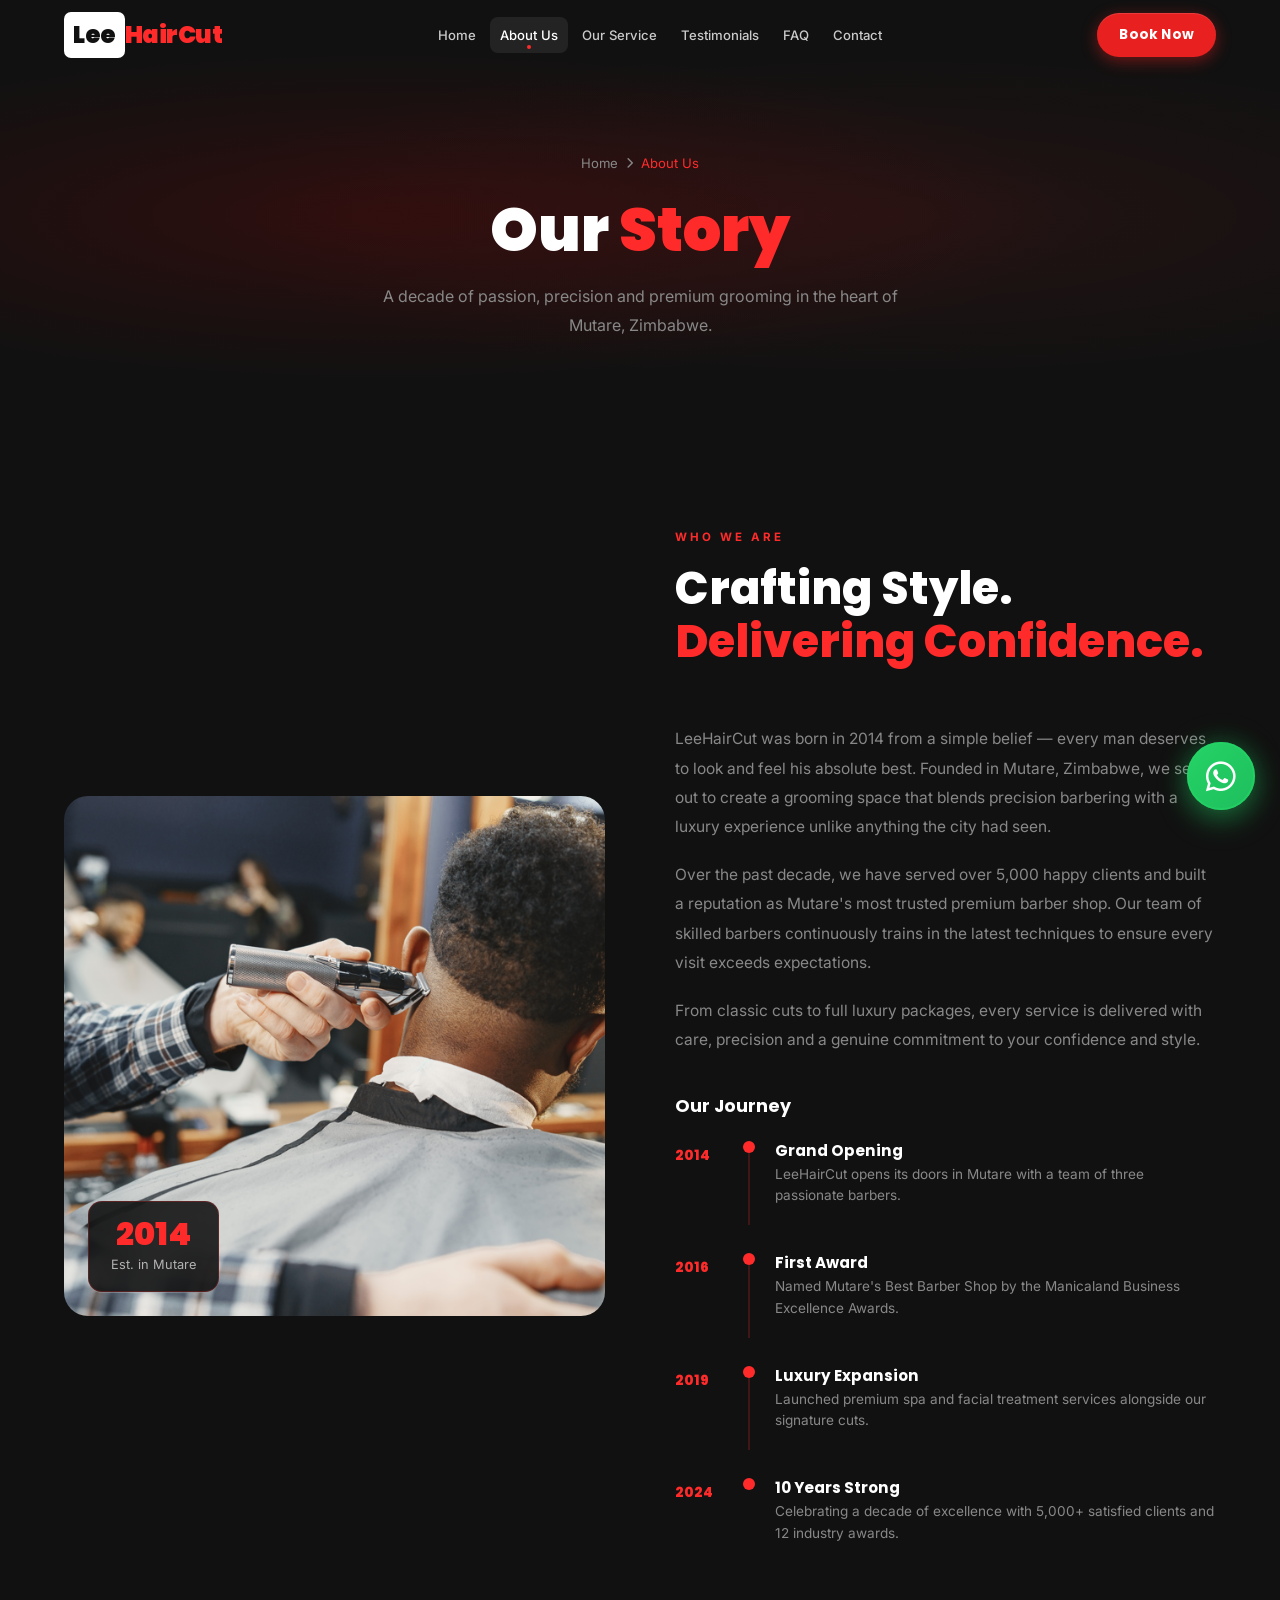
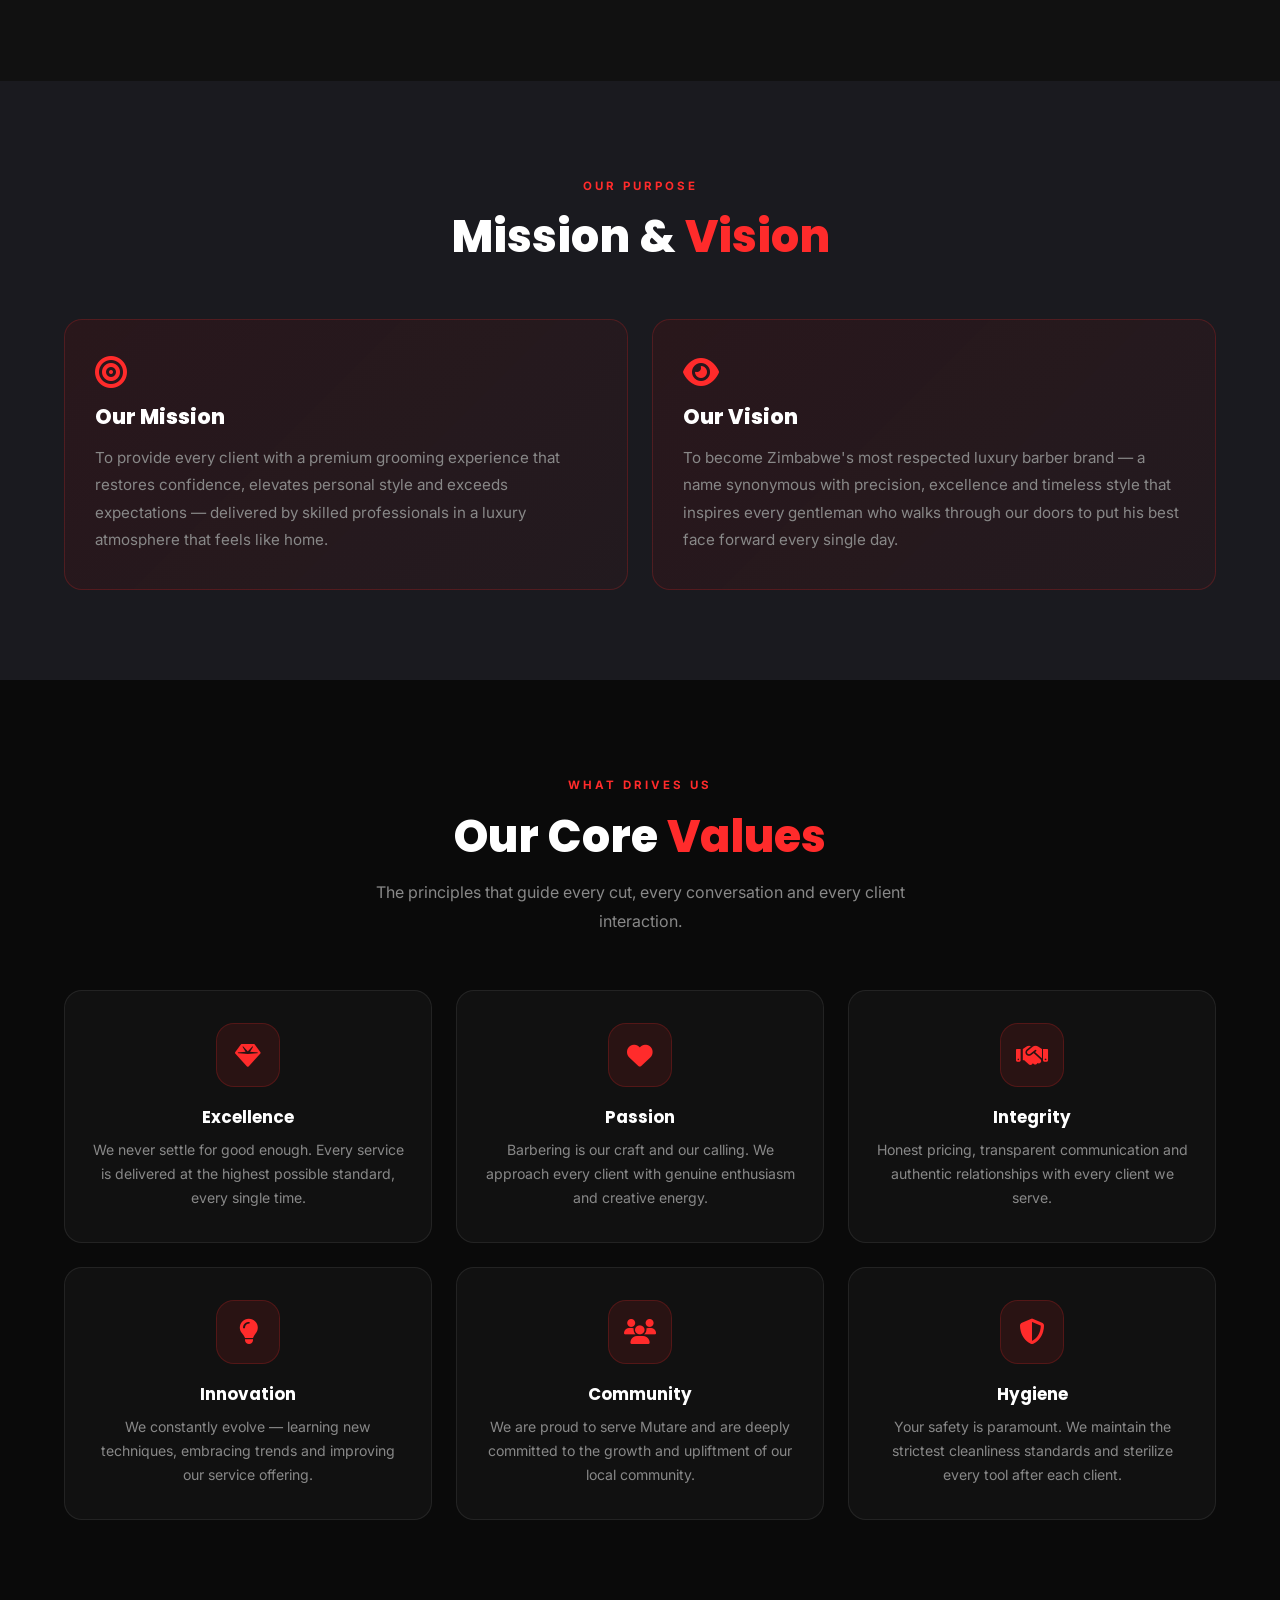
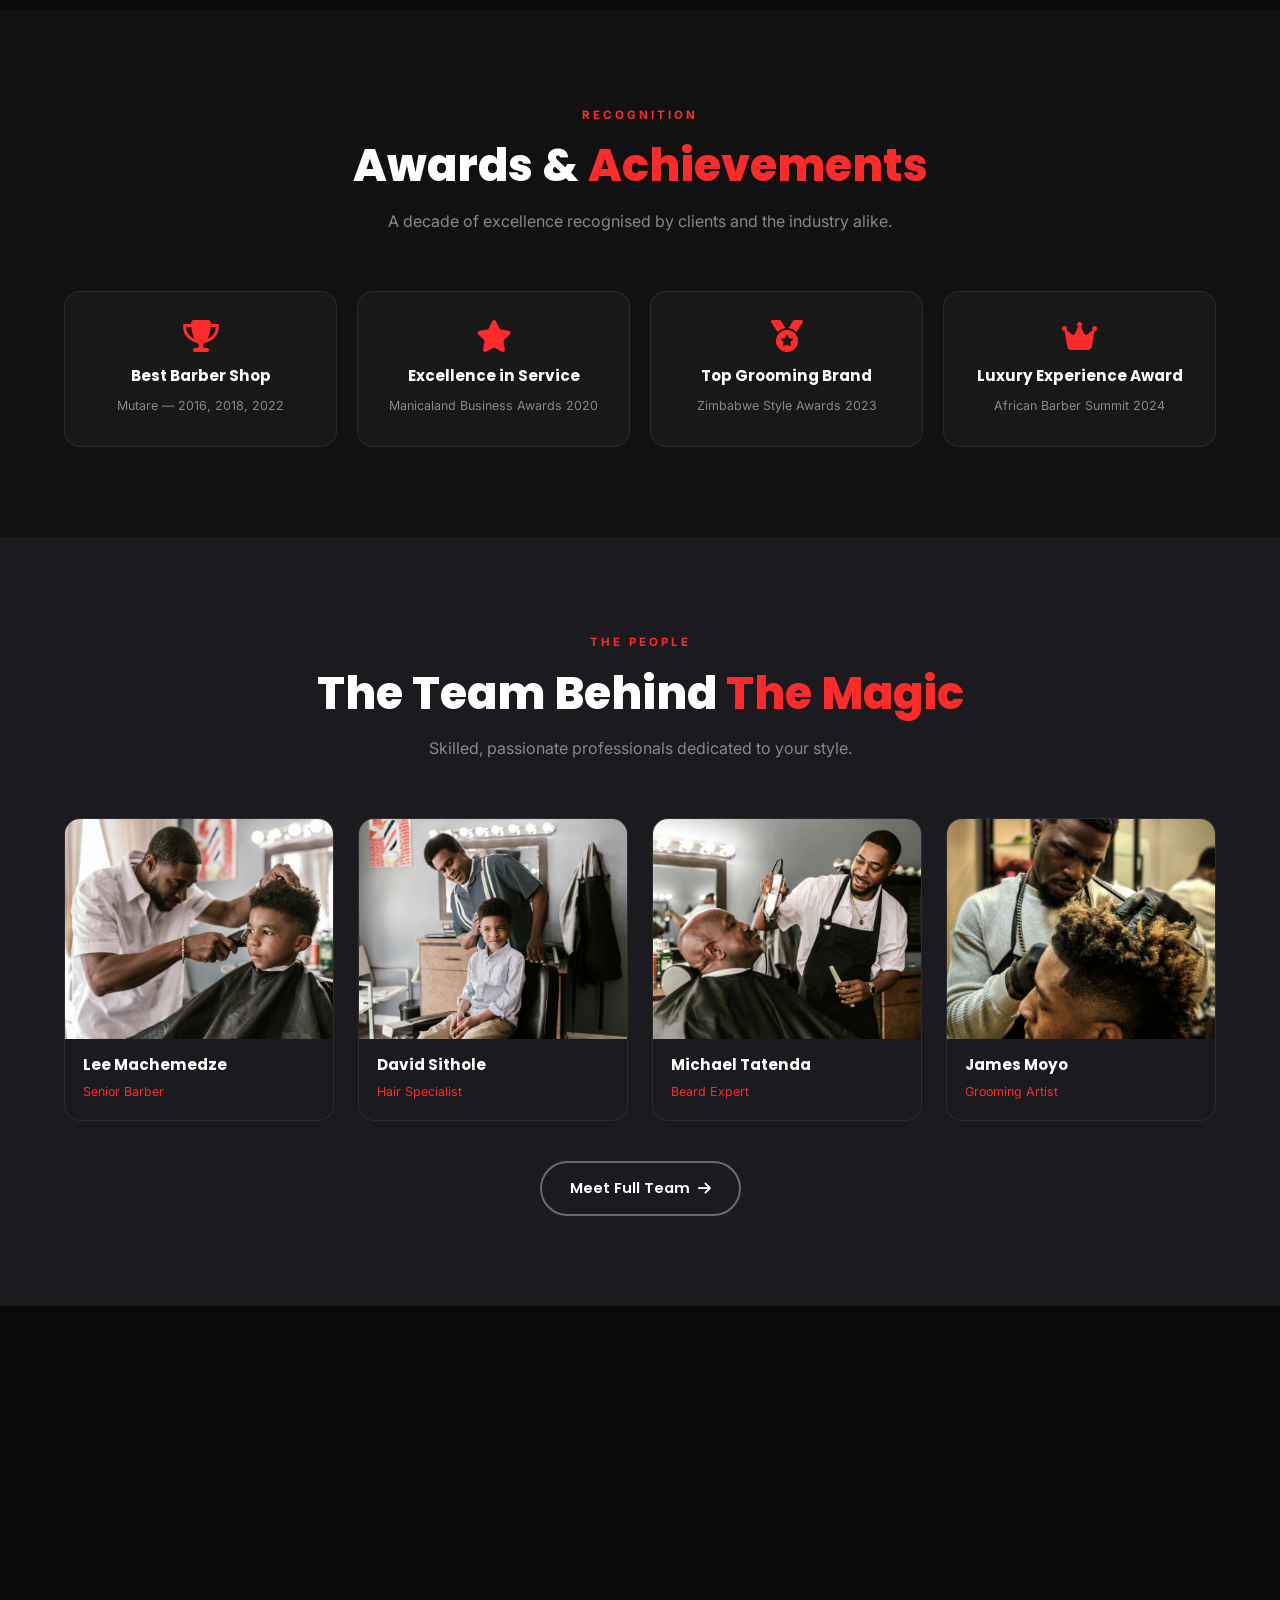
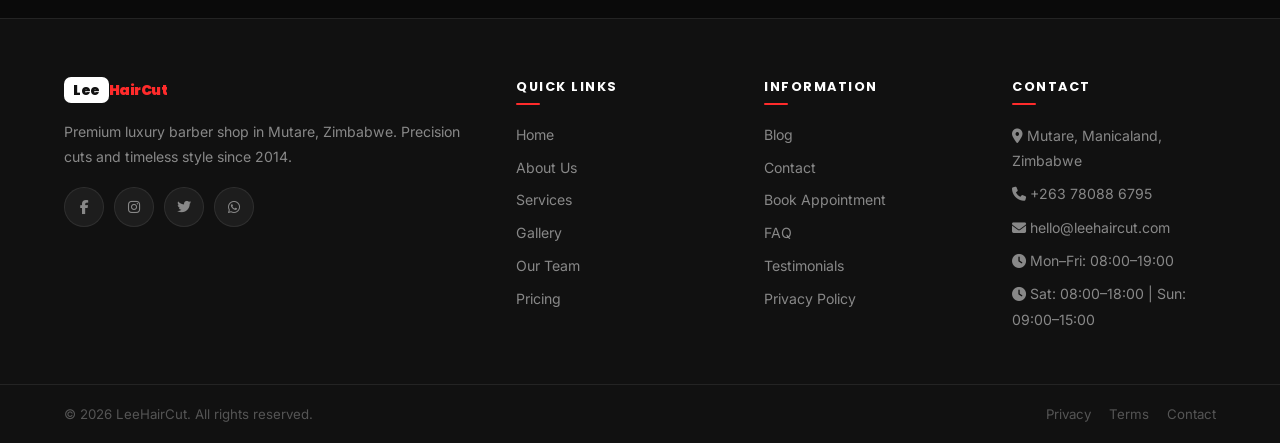
==== commit 88a1e3f3: "Update about.html" ====
--- a/pages/about.html
+++ b/pages/about.html
@@ -188,8 +188,15 @@
       margin-bottom:14px; 
       display:block;
     }
-    .award-card h4 { font-size:0.95rem; font-weight:700; margin-bottom:6px; }
-    .award-card span { font-size:0.78rem; color:var(--gray); }
+    .award-card h4 { 
+      font-size:0.95rem; 
+      font-weight:700; 
+      margin-bottom:6px;
+    }
+    .award-card span { 
+      font-size:0.78rem; 
+      color:var(--gray);
+    }
     .mission-vision { display:grid; grid-template-columns:1fr 1fr; gap:24px; }
     .mv-card { background:linear-gradient(135deg,rgba(179,0,0,0.1),rgba(255,43,43,0.04)); border:1px solid rgba(255,43,43,0.2); border-radius:18px; padding:36px 30px; }
     .mv-card h3 { font-size:1.3rem; font-weight:800; margin-bottom:14px; color:#fff; }
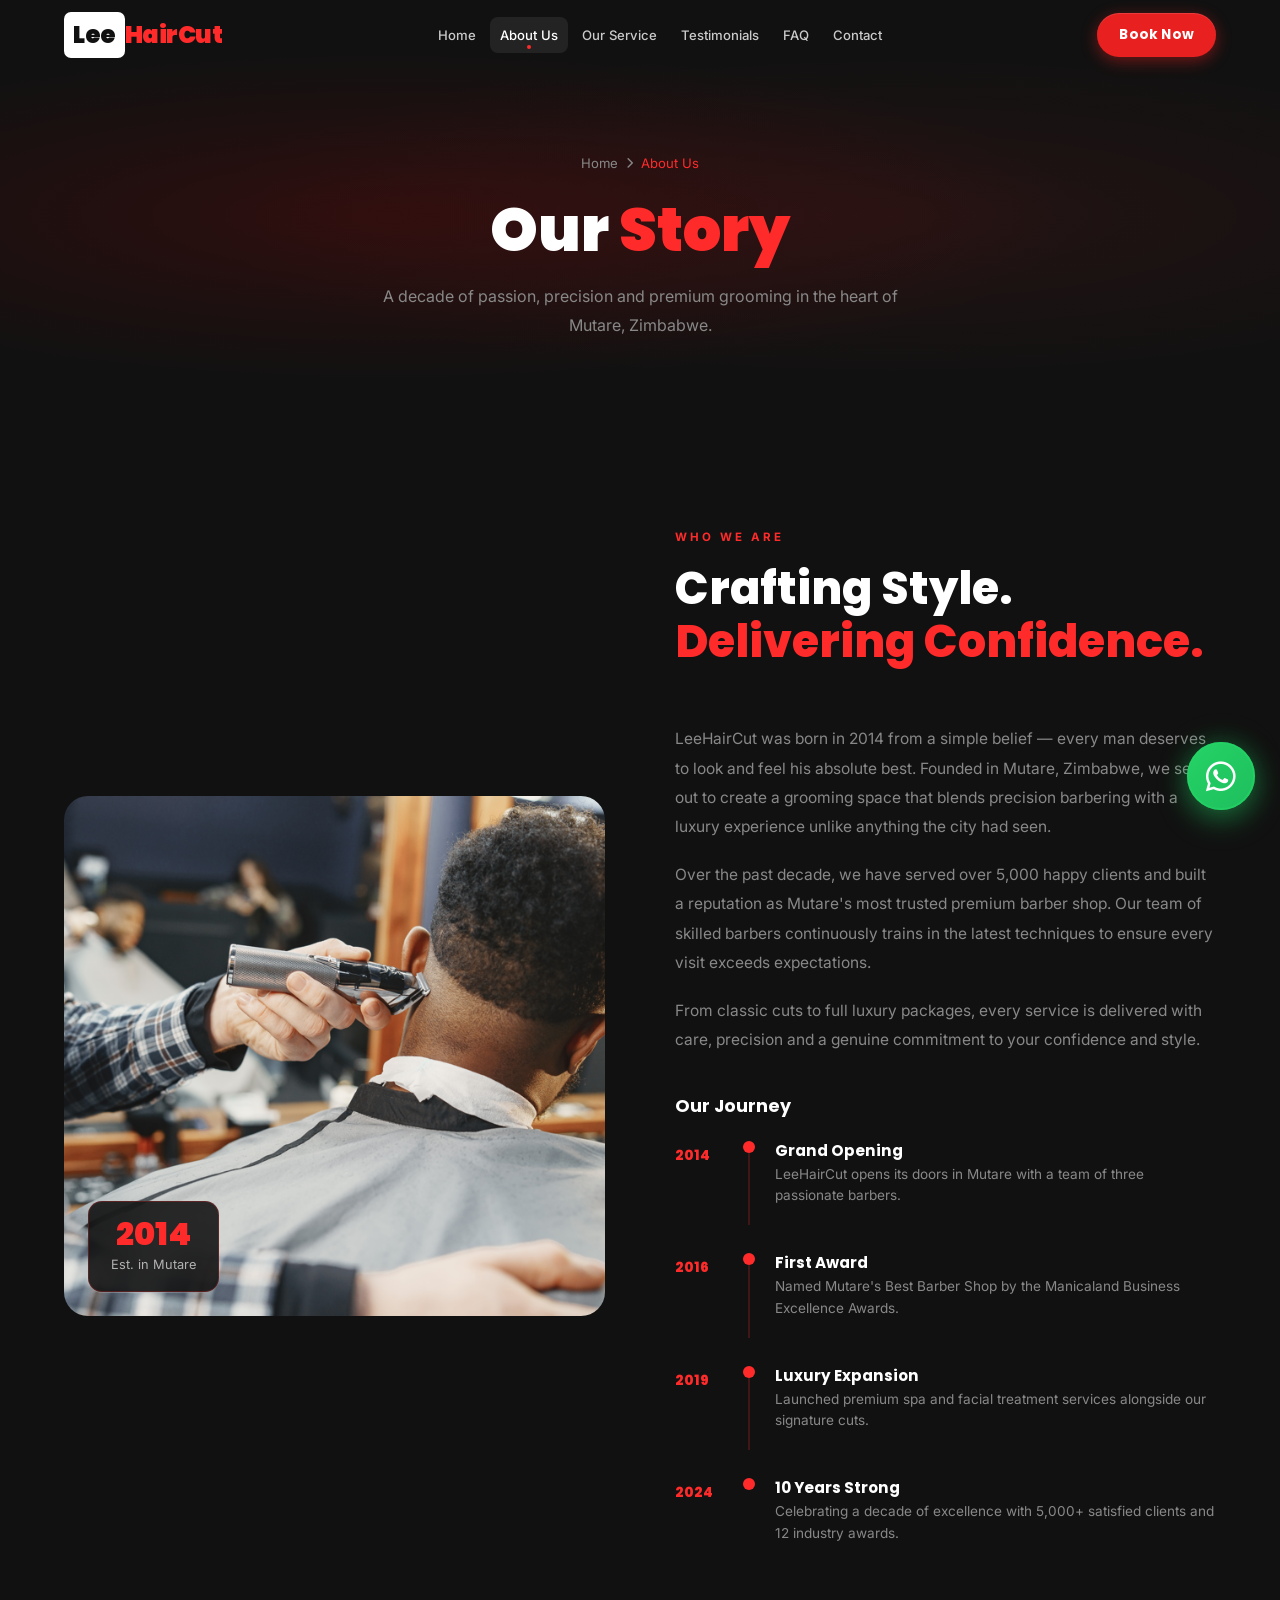
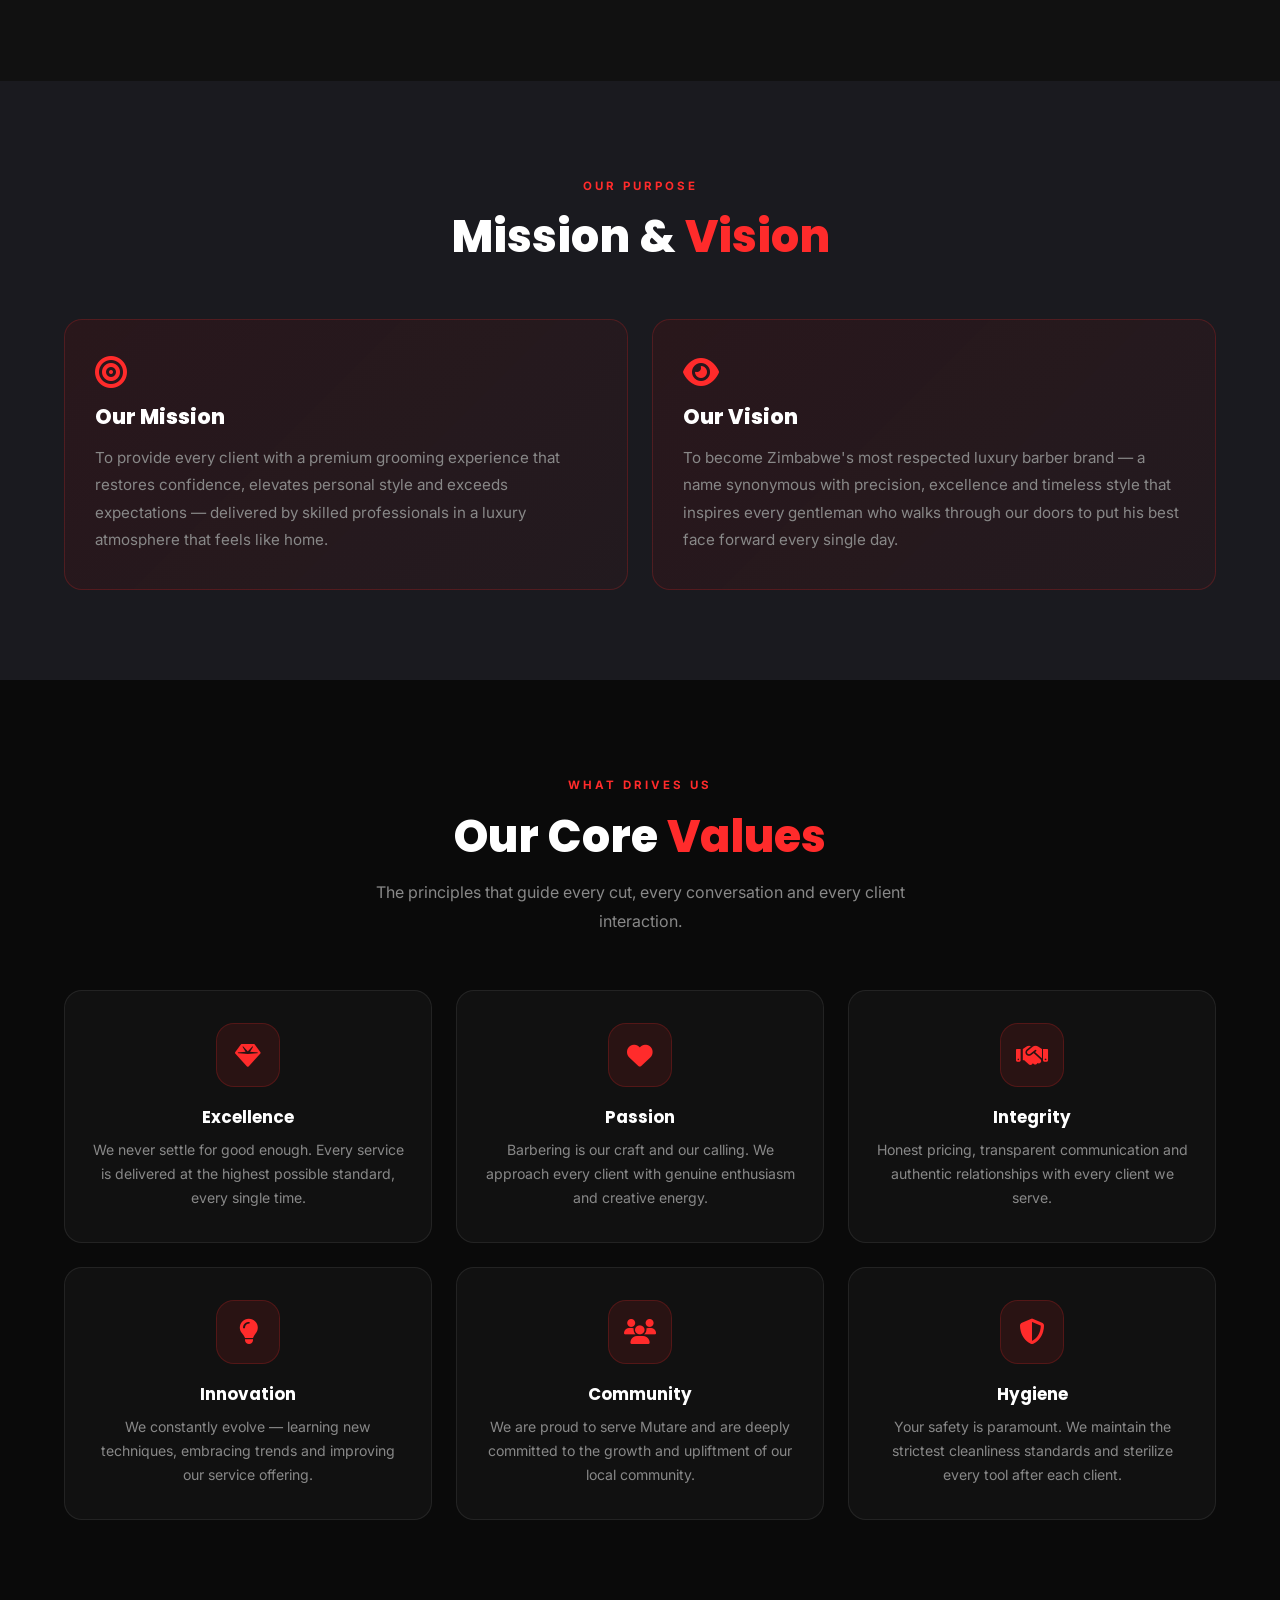
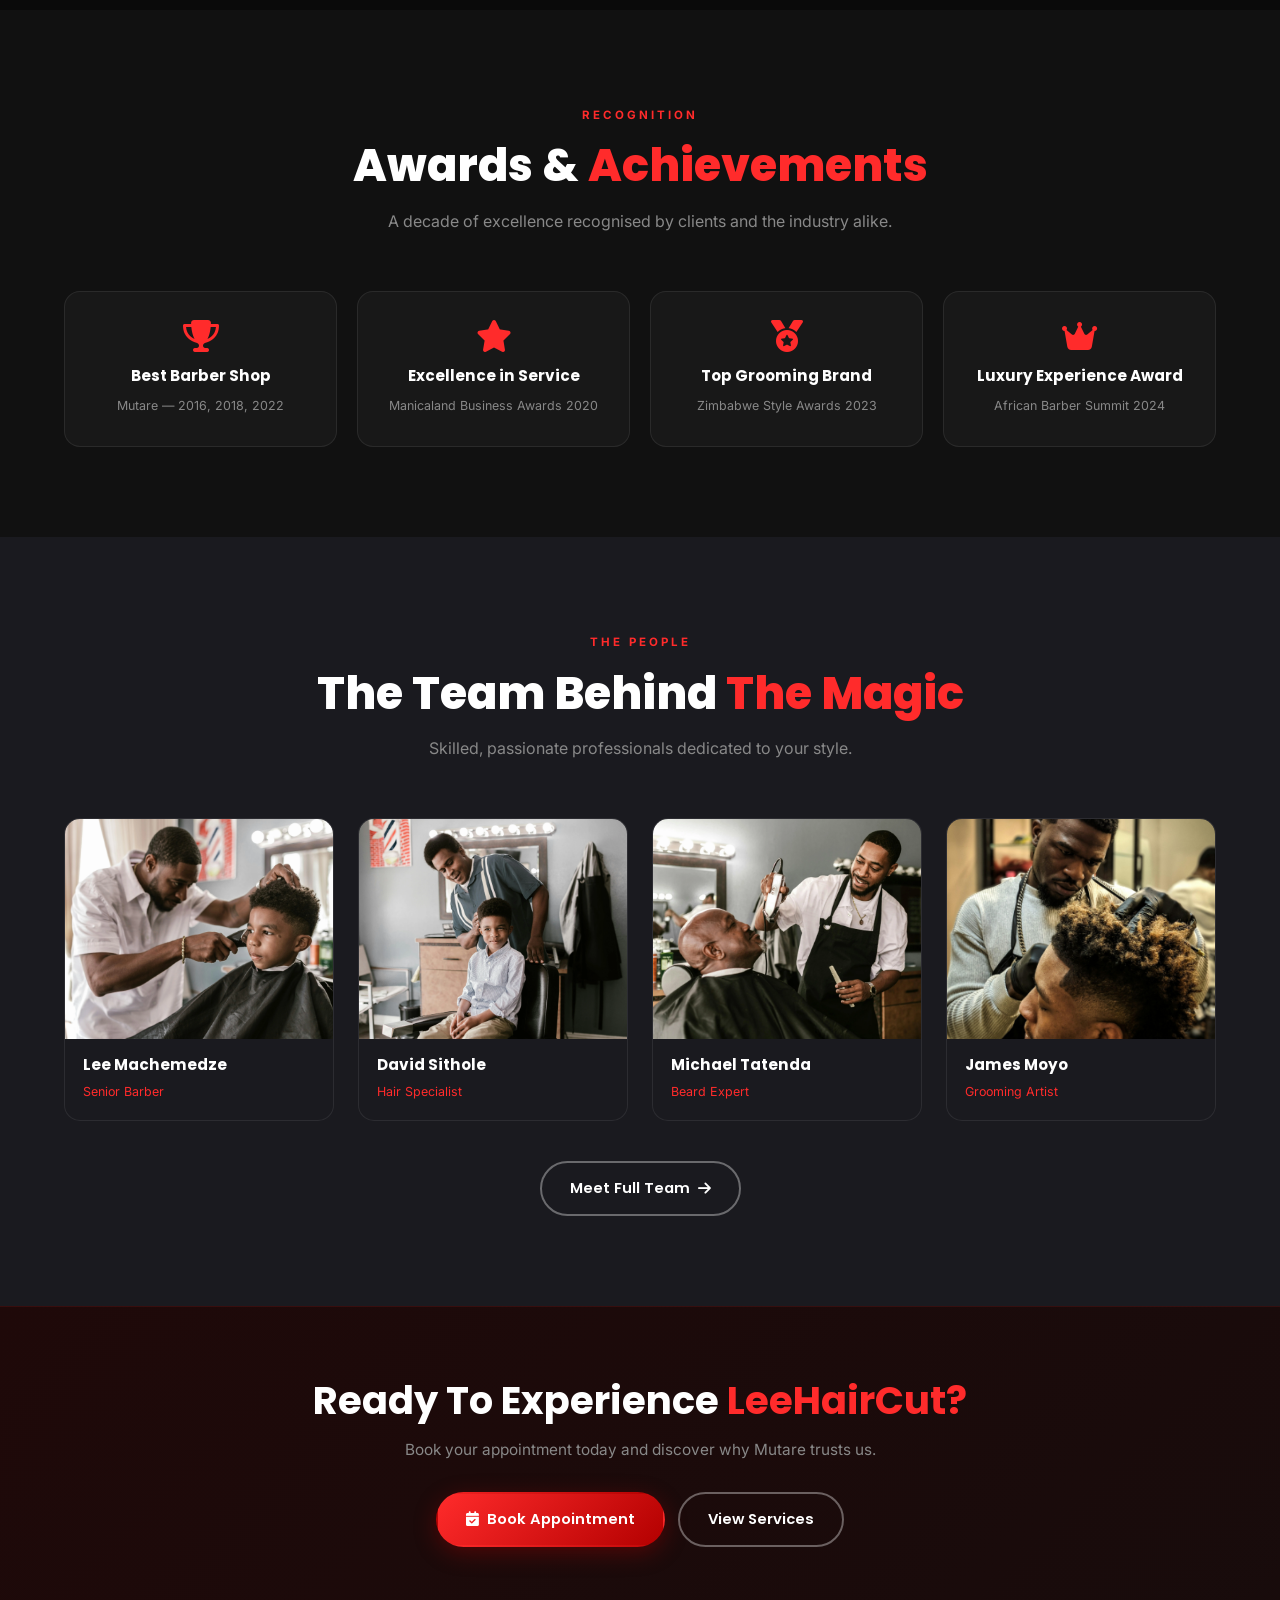
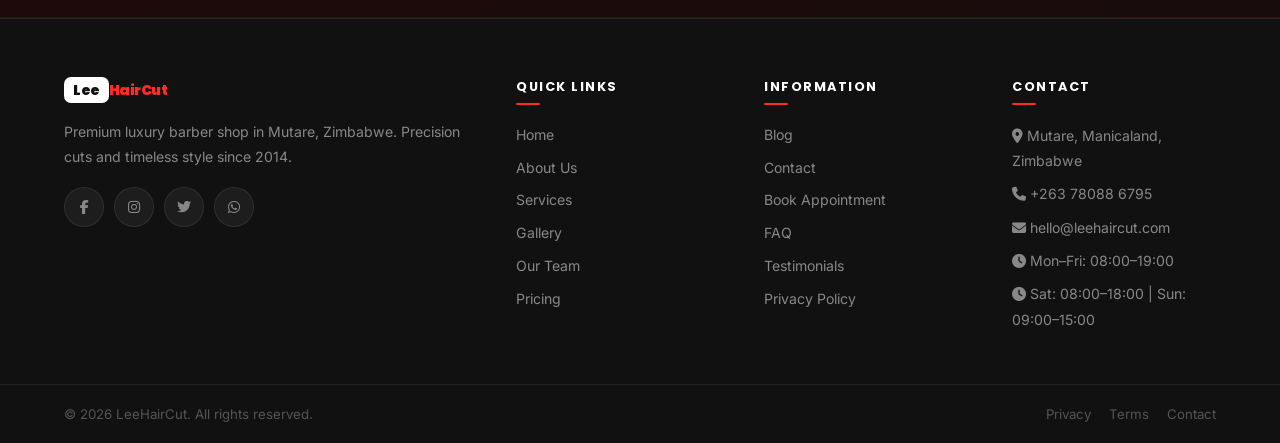
==== commit e4608825: "Update about.html" ====
--- a/pages/about.html
+++ b/pages/about.html
@@ -197,8 +197,17 @@
       font-size:0.78rem; 
       color:var(--gray);
     }
-    .mission-vision { display:grid; grid-template-columns:1fr 1fr; gap:24px; }
-    .mv-card { background:linear-gradient(135deg,rgba(179,0,0,0.1),rgba(255,43,43,0.04)); border:1px solid rgba(255,43,43,0.2); border-radius:18px; padding:36px 30px; }
+    .mission-vision { 
+      display:grid; 
+      grid-template-columns:1fr 1fr;
+      gap:24px;
+    }
+    .mv-card { 
+      background:linear-gradient(135deg,rgba(179,0,0,0.1),rgba(255,43,43,0.04)); 
+      border:1px solid rgba(255,43,43,0.2); 
+      border-radius:18px; 
+      padding:36px 30px;
+    }
     .mv-card h3 { font-size:1.3rem; font-weight:800; margin-bottom:14px; color:#fff; }
     .mv-card p { color:var(--gray); line-height:1.8; font-size:0.95rem; }
     .team-mini-grid { display:grid; grid-template-columns:repeat(4,1fr); gap:24px; }
